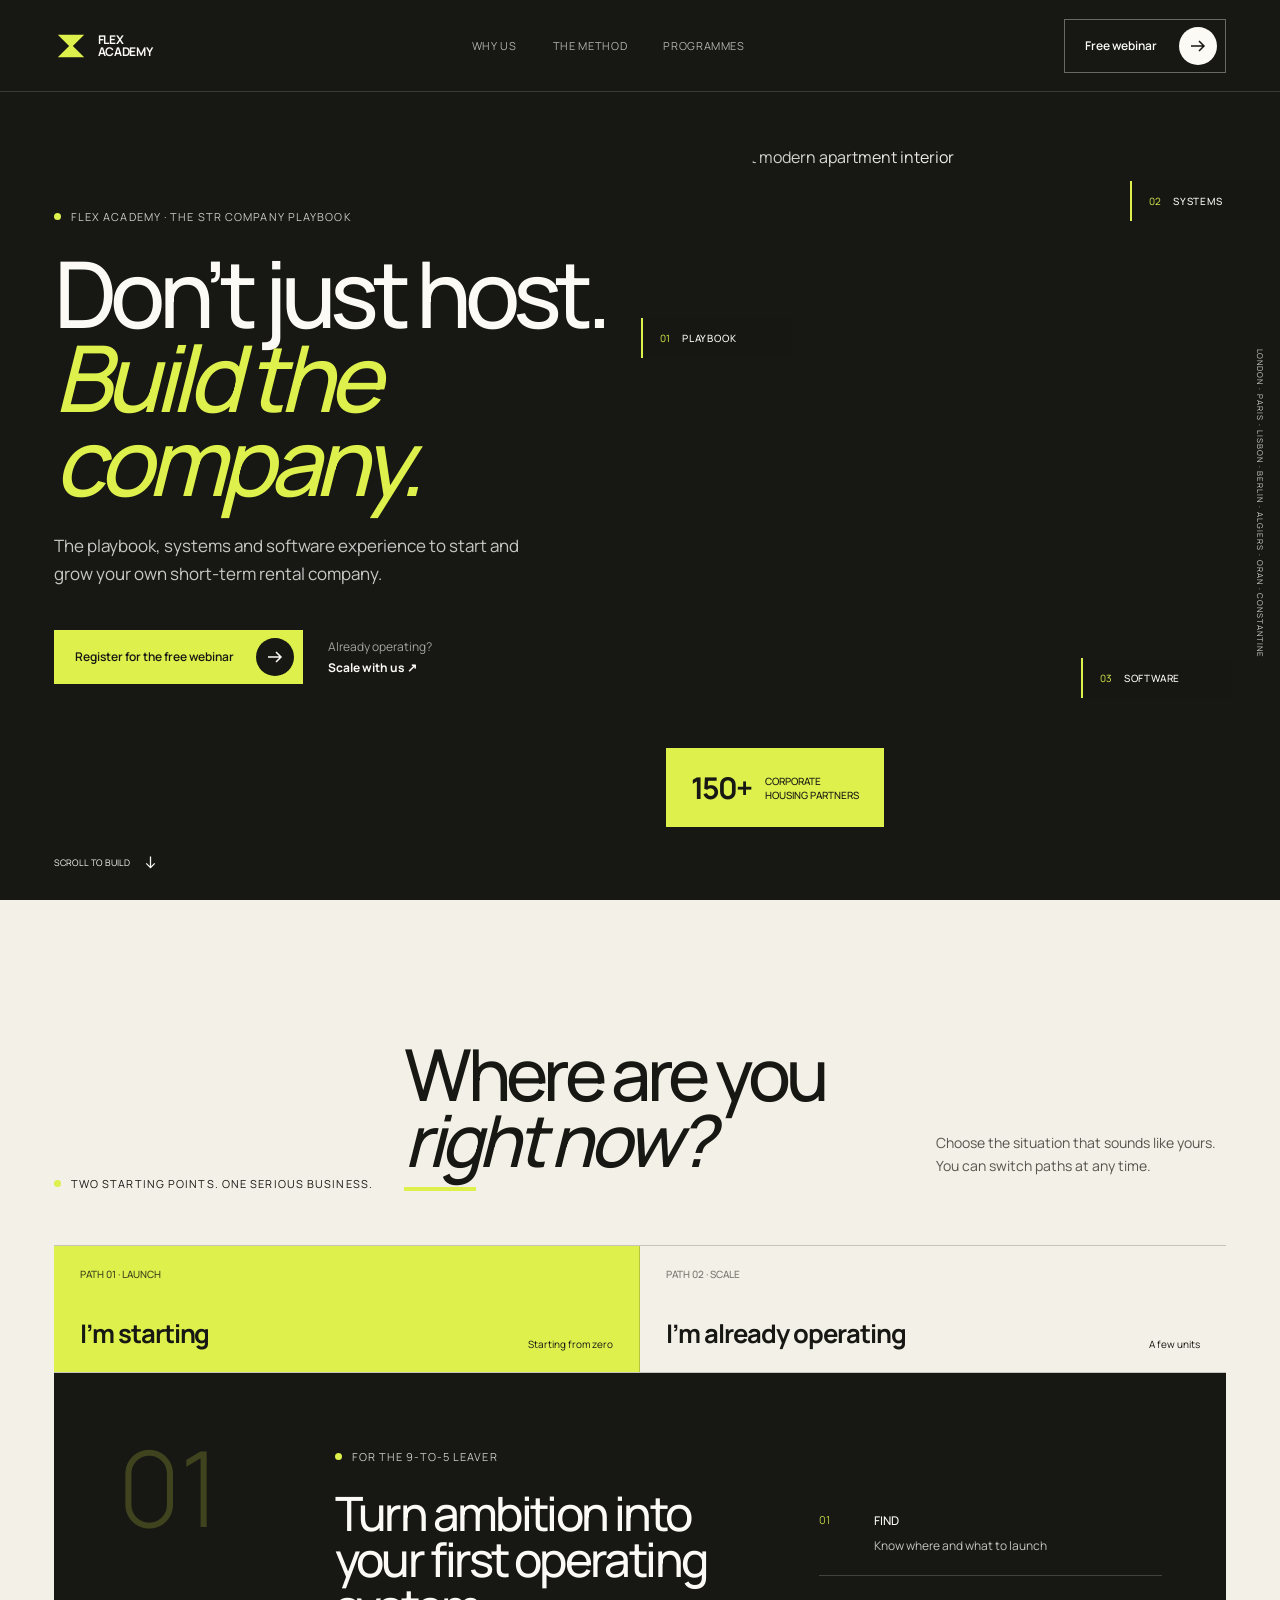
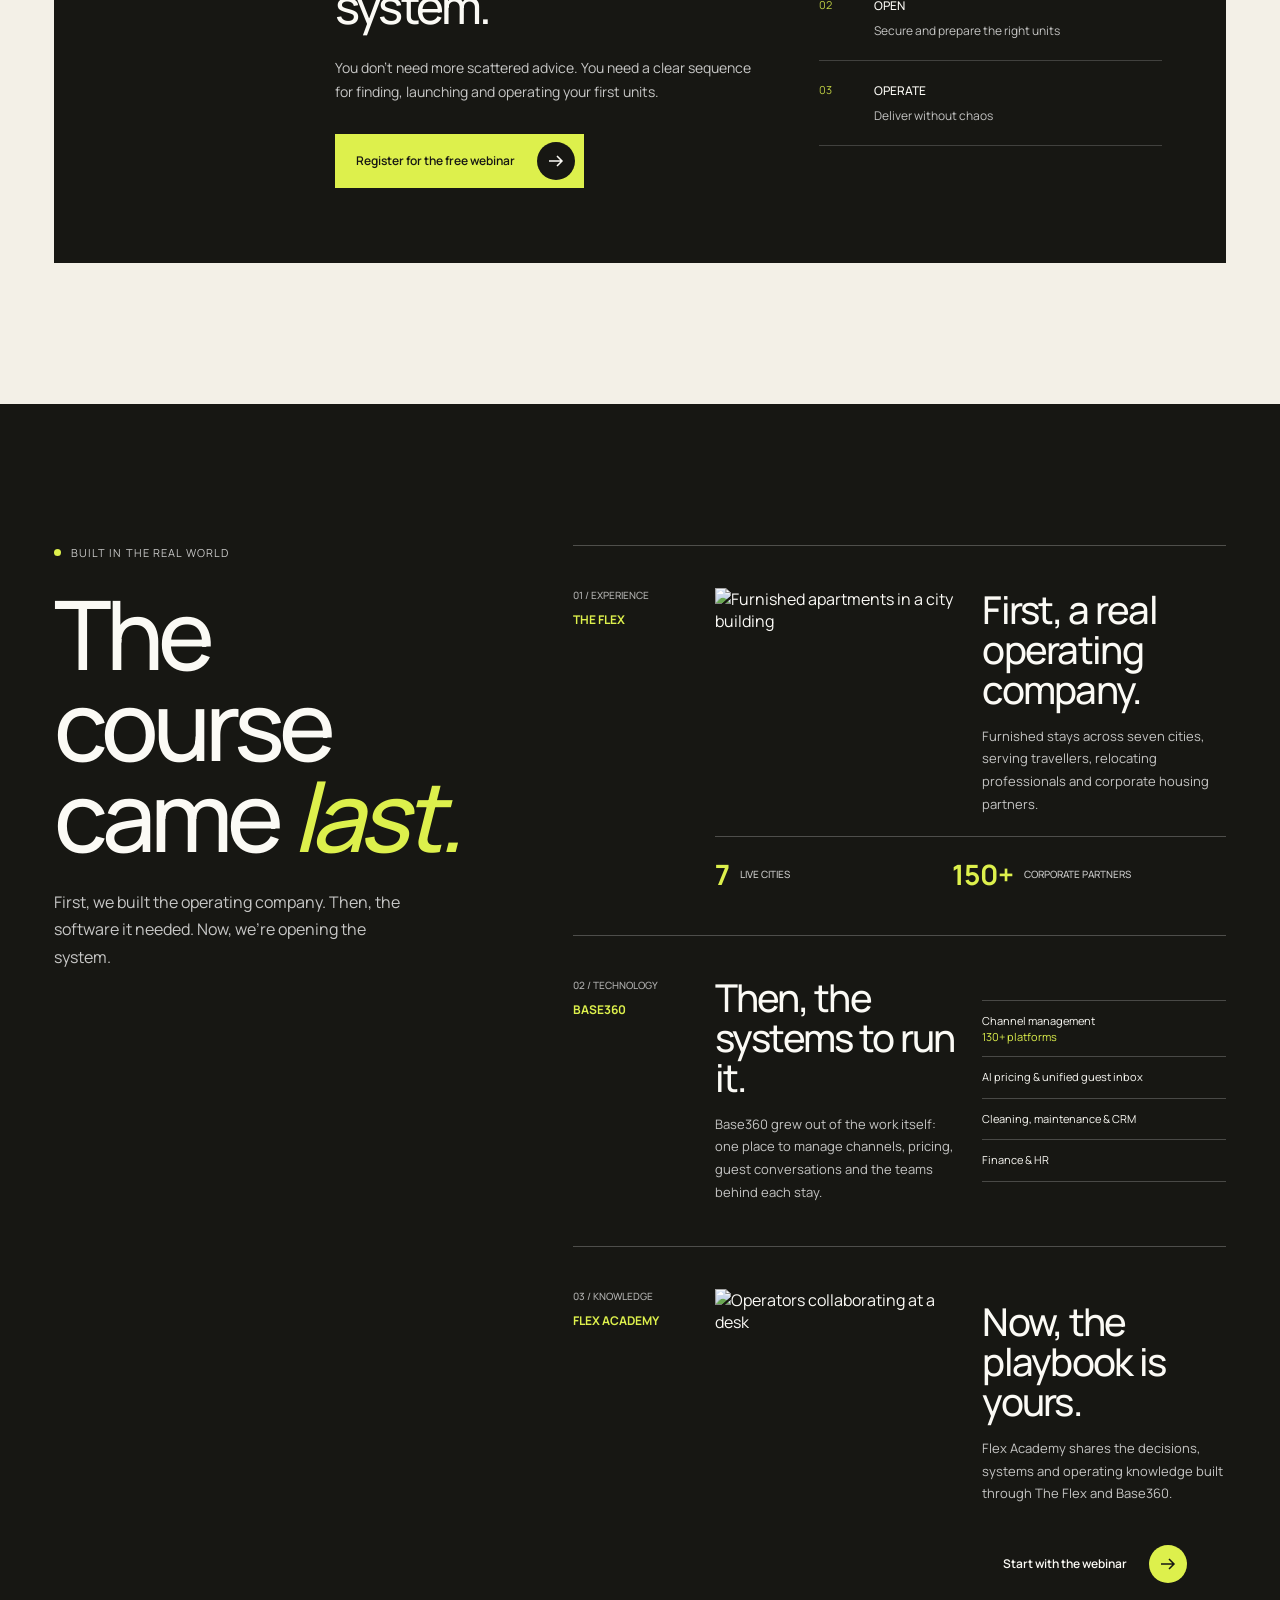
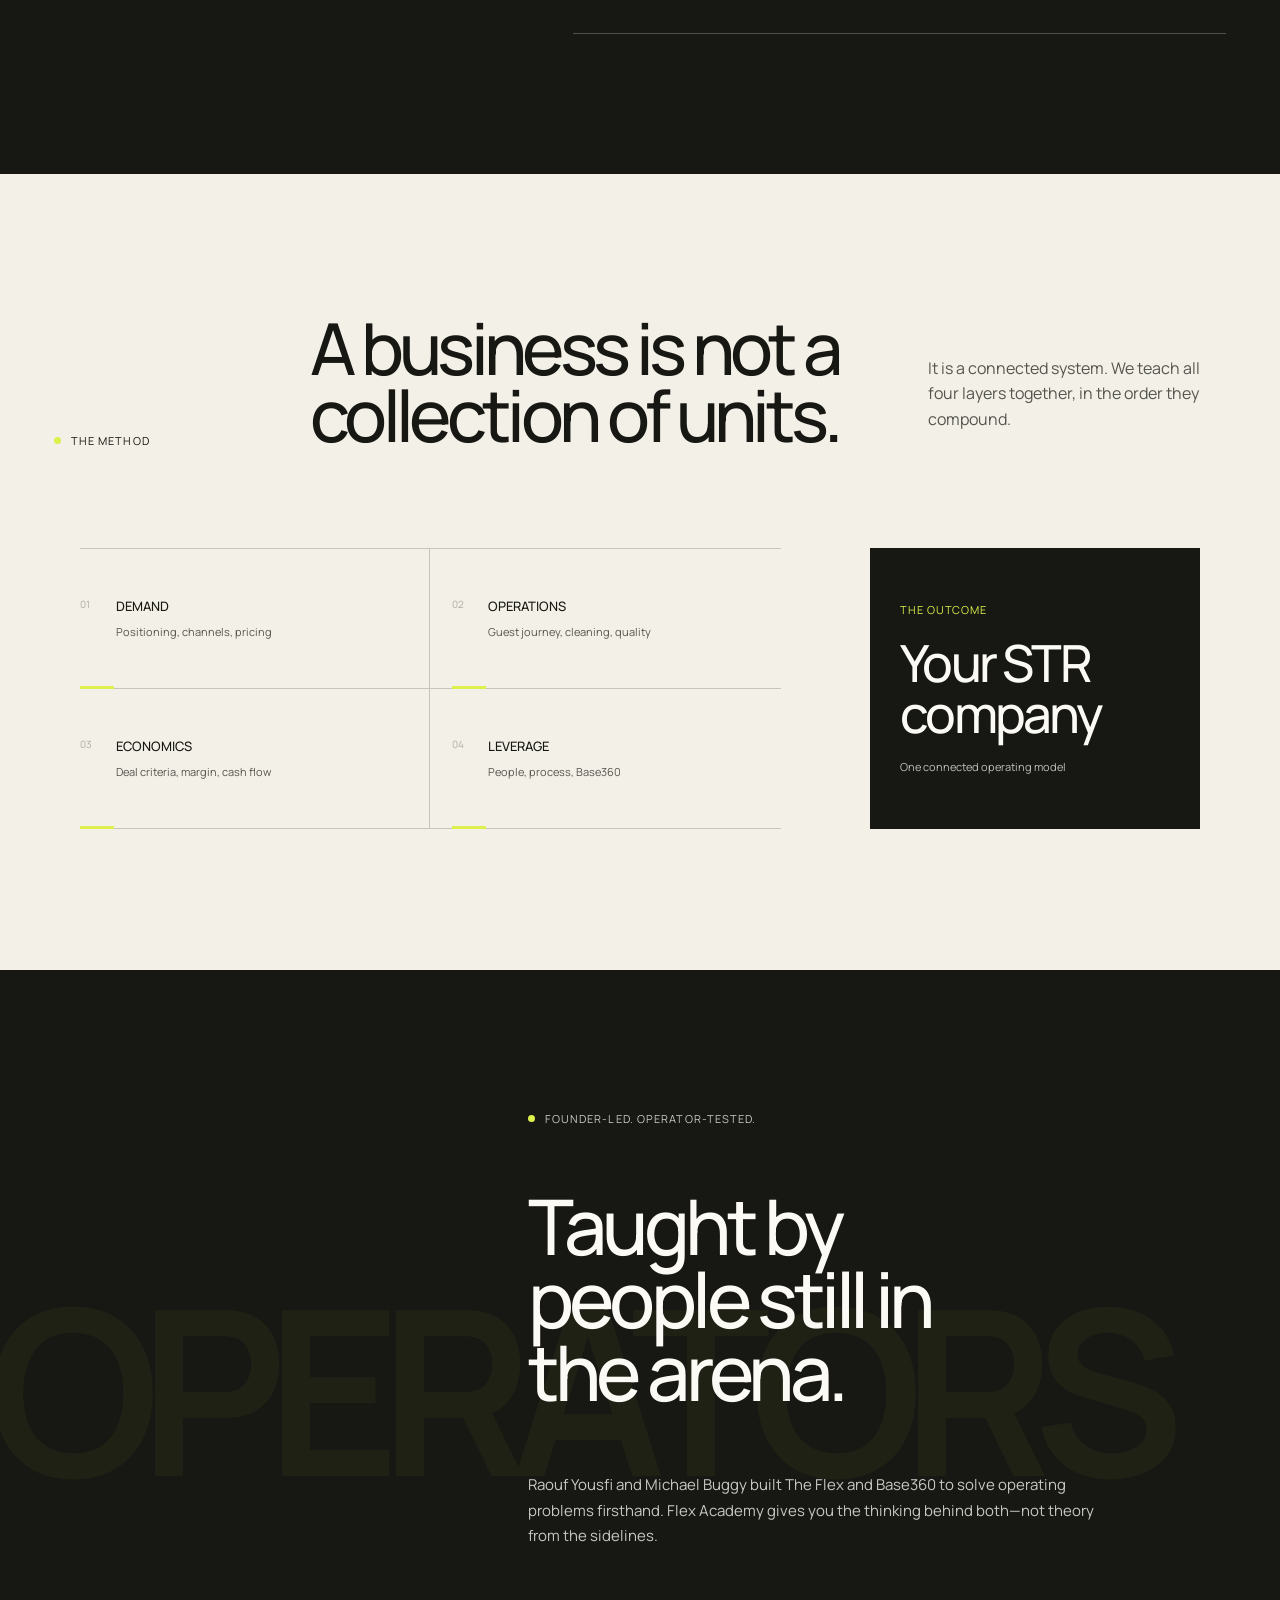
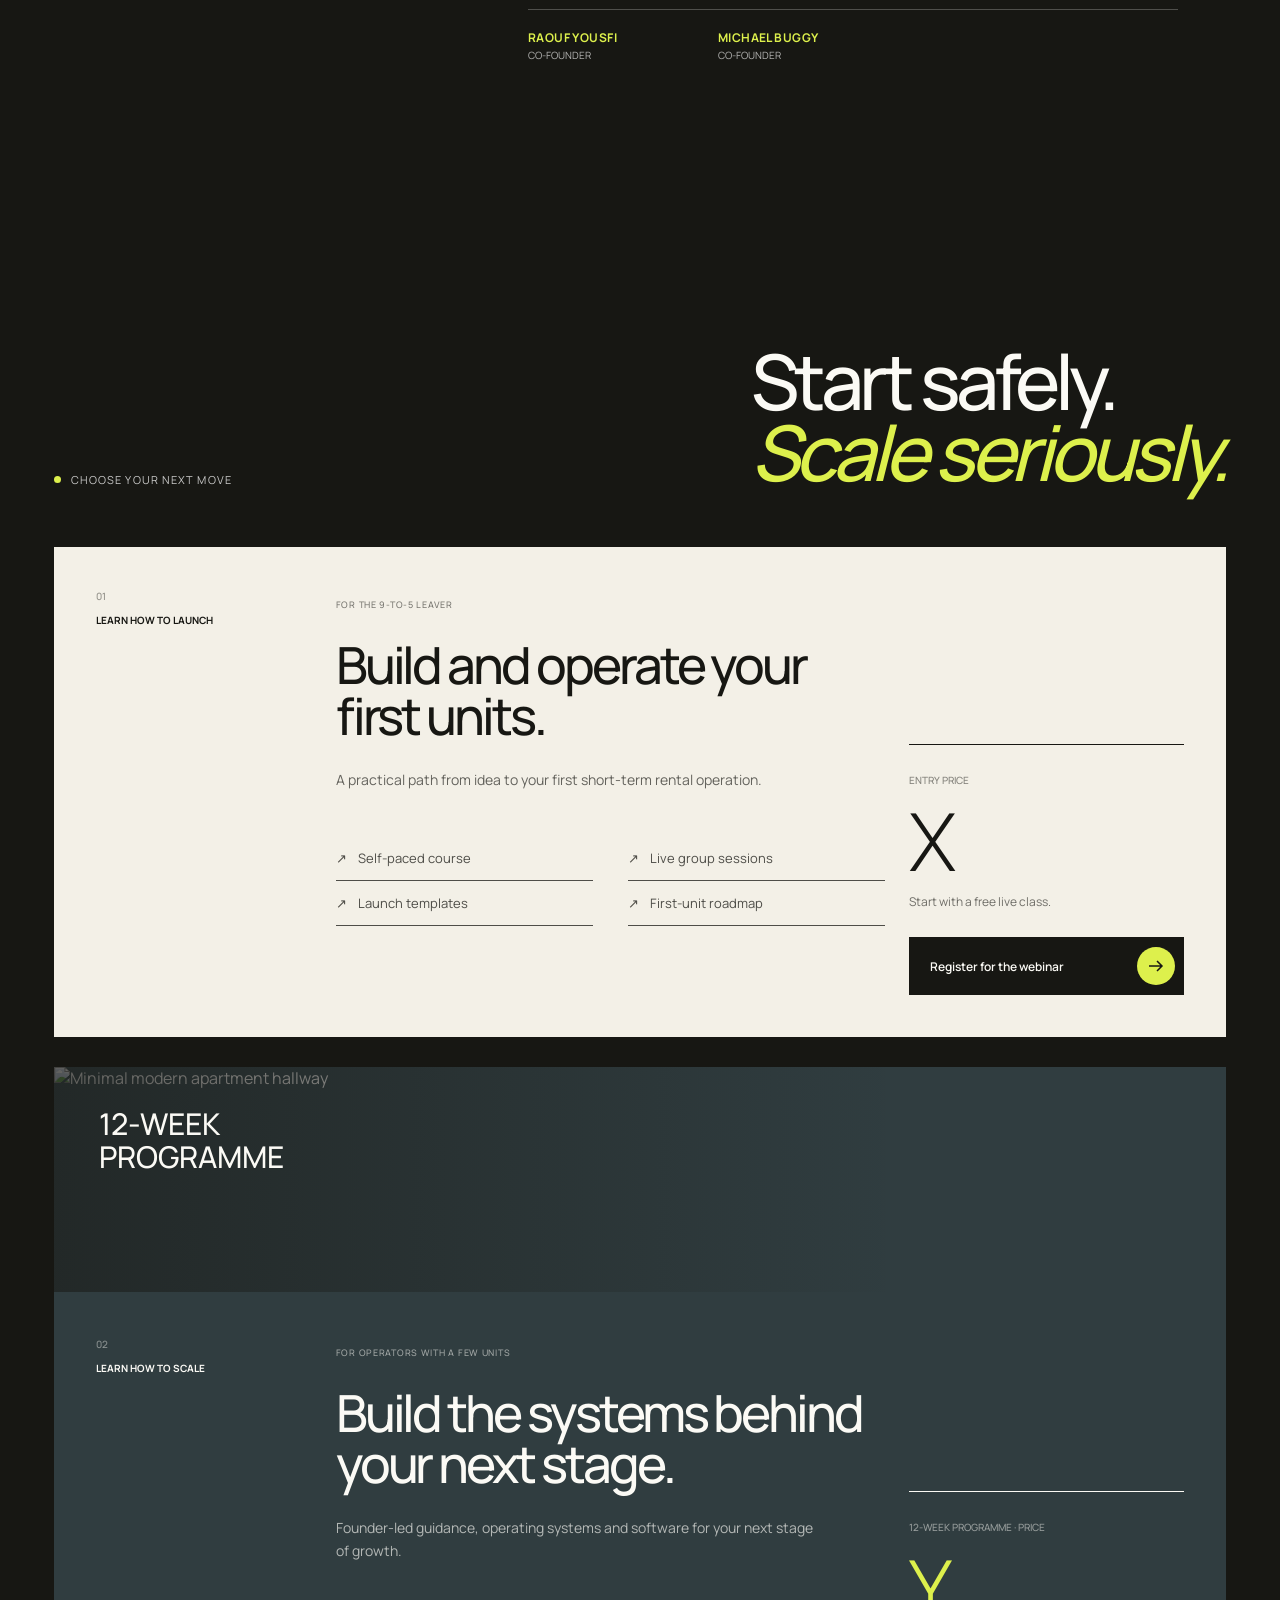
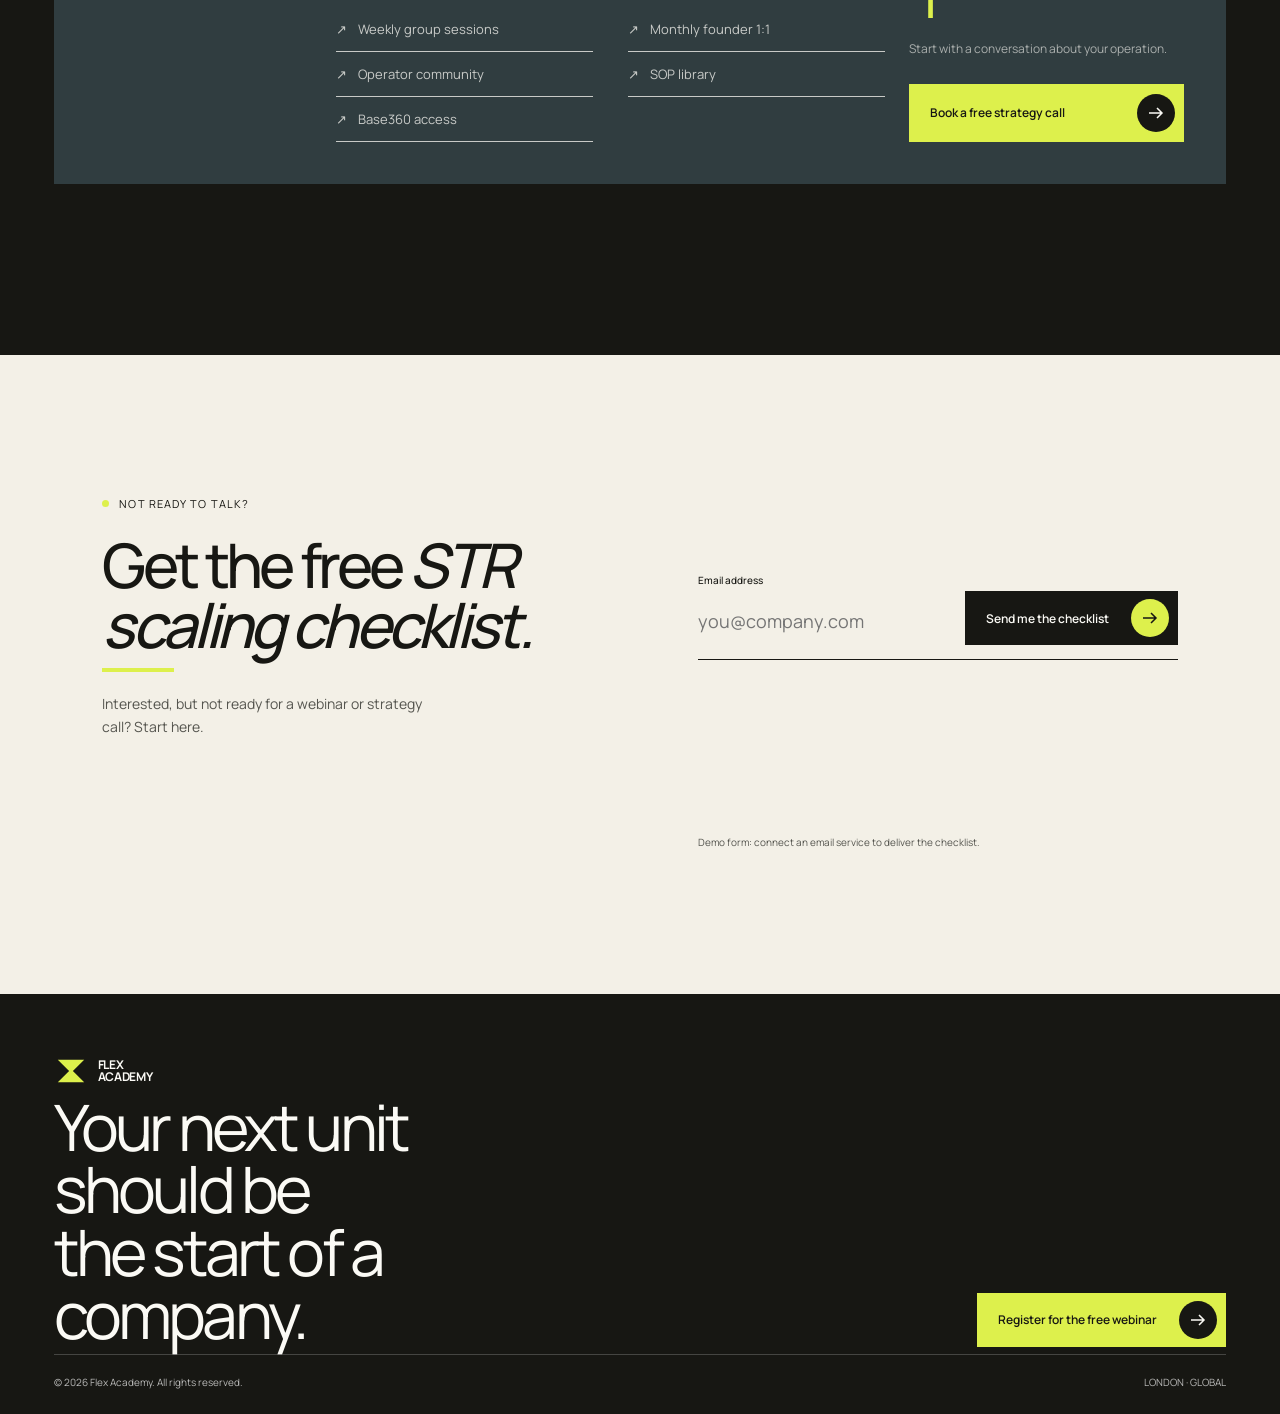
==== index.html @ 07ca0c2d "Initial commit" ====
<!doctype html>
<html lang="en">
  <head>
    <meta charset="UTF-8">
    <meta name="viewport" content="width=device-width, initial-scale=1">
    <meta name="theme-color" content="#171713">
    <meta name="description" content="Build your short-term rental company with the playbook, systems and software behind The Flex and Base360.">
    <title>Flex Academy — Build the company</title>
    <link rel="preconnect" href="https://fonts.googleapis.com">
    <link rel="preconnect" href="https://fonts.gstatic.com" crossorigin>
    <link rel="preconnect" href="https://images.unsplash.com">
    <link href="https://fonts.googleapis.com/css2?family=DM+Mono:wght@300;400;500&family=Manrope:wght@400;500;600;700&family=Playfair+Display:ital,wght@1,500&display=swap" rel="stylesheet">
    <link rel="stylesheet" href="src/index.css">
    <script src="script.js" defer></script>
  </head>
  <body>
    <main>
      <section class="hero" id="top">
        <nav aria-label="Main navigation">
          <a class="brand" href="#top" aria-label="Flex Academy home">
            <svg aria-hidden="true" viewBox="0 0 36 36"><path d="M4 6h28L20 18l12 12H4l12-12L4 6Z" fill="currentColor"></path></svg>
            <span>FLEX<br>ACADEMY</span>
          </a>
          <div class="nav-links">
            <a href="#proof">Why us</a><a href="#method">The method</a><a href="#programmes">Programmes</a>
          </div>
          <button class="button button-light" type="button" data-flow="launch"><span>Free webinar</span><svg aria-hidden="true" class="icon" viewBox="0 0 20 20" fill="none"><path d="M3 10h13M11 5l5 5-5 5" stroke="currentColor" stroke-width="1.5"></path></svg></button>
        </nav>

        <div class="hero-grid">
          <div class="hero-copy">
            <div class="eyebrow eyebrow-light"><i></i>Flex Academy · The STR company playbook</div>
            <h1>Don’t just host.<br><em>Build the<br>company.</em></h1>
            <p>The playbook, systems and software experience to start and grow your own short-term rental company.</p>
            <div class="hero-actions">
              <button class="button button-acid" type="button" data-flow="launch"><span>Register for the free webinar</span><svg aria-hidden="true" class="icon" viewBox="0 0 20 20" fill="none"><path d="M3 10h13M11 5l5 5-5 5" stroke="currentColor" stroke-width="1.5"></path></svg></button>
              <button class="plain-action" type="button" data-flow="scale">Already operating? <b>Scale with us ↗</b></button>
            </div>
          </div>
          <div class="hero-visual" aria-label="The Flex Academy playbook: playbook, systems and software">
            <div class="photo photo-main"><img src="https://images.unsplash.com/photo-1665249934445-1de680641f50?auto=format&amp;fit=crop&amp;w=1800&amp;q=88" alt="Sunlit modern apartment interior"></div>
            <div class="orbit orbit-one"><span>01</span><b>PLAYBOOK</b></div>
            <div class="orbit orbit-two"><span>02</span><b>SYSTEMS</b></div>
            <div class="orbit orbit-three"><span>03</span><b>SOFTWARE</b></div>
            <div class="hero-stat"><b>150+</b><span>CORPORATE<br>HOUSING PARTNERS</span></div>
            <div class="city-ticker">LONDON · PARIS · LISBON · BERLIN · ALGIERS · ORAN · CONSTANTINE</div>
          </div>
        </div>
        <a class="scroll-cue" href="#choose"><span>Scroll to build</span><svg aria-hidden="true" class="icon icon-down" viewBox="0 0 20 20" fill="none"><path d="M3 10h13M11 5l5 5-5 5" stroke="currentColor" stroke-width="1.5"></path></svg></a>
      </section>

      <section class="choose" id="choose">
        <div class="section-intro">
          <div class="eyebrow"><i></i>Two starting points. One serious business.</div>
          <h2>Where are you<br><em>right now?</em></h2>
          <p>Choose the situation that sounds like yours. You can switch paths at any time.</p>
        </div>
        <div class="path-switch" role="tablist" aria-label="Choose your path">
          <button type="button" class="active launch-tab" id="launch-tab" role="tab" aria-selected="true" aria-controls="path-stage" data-path="launch" tabindex="0">
            <span>PATH 01 · LAUNCH</span><b>I’m starting</b><i>Starting from zero</i>
          </button>
          <button type="button" id="scale-tab" role="tab" aria-selected="false" aria-controls="path-stage" data-path="scale" tabindex="-1">
            <span>PATH 02 · SCALE</span><b>I’m already operating</b><i>A few units</i>
          </button>
        </div>
        <div class="path-stage launch" id="path-stage" role="tabpanel" aria-labelledby="launch-tab">
          <div class="path-number">01</div>
          <div class="path-story">
            <div class="eyebrow eyebrow-light"><i></i>For the 9-to-5 leaver</div>
            <h3>Turn ambition into your first operating system.</h3>
            <p>You don’t need more scattered advice. You need a clear sequence for finding, launching and operating your first units.</p>
            <button class="button button-acid" type="button" data-flow="launch"><span>Register for the free webinar</span><svg aria-hidden="true" class="icon" viewBox="0 0 20 20" fill="none"><path d="M3 10h13M11 5l5 5-5 5" stroke="currentColor" stroke-width="1.5"></path></svg></button>
          </div>
          <div class="path-map">
            <div><span>01</span><p><b>FIND</b>Know where and what to launch</p></div>
            <div><span>02</span><p><b>OPEN</b>Secure and prepare the right units</p></div>
            <div><span>03</span><p><b>OPERATE</b>Deliver without chaos</p></div>
          </div>
        </div>
      </section>

      <section class="proof" id="proof">
        <div class="proof-sticky">
          <div class="eyebrow eyebrow-light"><i></i>Built in the real world</div>
          <h2>The course<br>came <em>last.</em></h2>
          <p>First, we built the operating company. Then, the software it needed. Now, we’re opening the system.</p>
        </div>
        <div class="proof-track">
          <article class="proof-panel flex-panel">
            <div class="panel-top"><span>01 / EXPERIENCE</span><b>THE FLEX</b></div>
            <img src="https://images.unsplash.com/photo-1725785218870-b41365703511?auto=format&amp;fit=crop&amp;w=1500&amp;q=88" alt="Furnished apartments in a city building" loading="lazy">
            <div class="proof-copy"><h3>First, a real operating company.</h3><p>Furnished stays across seven cities, serving travellers, relocating professionals and corporate housing partners.</p></div>
            <div class="proof-meta"><b>7</b><span>LIVE CITIES</span><b>150+</b><span>CORPORATE PARTNERS</span></div>
          </article>
          <article class="proof-panel base-panel">
            <div class="panel-top"><span>02 / TECHNOLOGY</span><b>BASE360</b></div>
            <div class="proof-copy"><h3>Then, the systems to run it.</h3><p>Base360 grew out of the work itself: one place to manage channels, pricing, guest conversations and the teams behind each stay.</p></div>
            <ul class="platform-list" aria-label="Base360 operational tools">
              <li>Channel management <span>130+ platforms</span></li>
              <li>AI pricing &amp; unified guest inbox</li>
              <li>Cleaning, maintenance &amp; CRM</li>
              <li>Finance &amp; HR</li>
            </ul>
          </article>
          <article class="proof-panel academy-panel">
            <div class="panel-top"><span>03 / KNOWLEDGE</span><b>FLEX ACADEMY</b></div>
            <img src="https://images.unsplash.com/photo-1559136555-9303baea8ebd?auto=format&amp;fit=crop&amp;w=1500&amp;q=88" alt="Operators collaborating at a desk" loading="lazy">
            <div class="proof-copy"><h3>Now, the playbook is yours.</h3><p>Flex Academy shares the decisions, systems and operating knowledge built through The Flex and Base360.</p></div>
            <button class="button button-dark" type="button" data-flow="launch"><span>Start with the webinar</span><svg aria-hidden="true" class="icon" viewBox="0 0 20 20" fill="none"><path d="M3 10h13M11 5l5 5-5 5" stroke="currentColor" stroke-width="1.5"></path></svg></button>
          </article>
        </div>
      </section>

      <section class="method" id="method">
        <div class="method-title">
          <div class="eyebrow"><i></i>The method</div>
          <h2>A business is not a<br>collection of units.</h2>
          <p>It is a connected system. We teach all four layers together, in the order they compound.</p>
        </div>
        <div class="system-diagram" aria-label="Four connected layers that build a short-term rental company">
          <div class="system-stack">
            <article class="system-item"><span>01</span><b>DEMAND</b><p>Positioning, channels, pricing</p></article>
            <article class="system-item"><span>02</span><b>OPERATIONS</b><p>Guest journey, cleaning, quality</p></article>
            <article class="system-item"><span>03</span><b>ECONOMICS</b><p>Deal criteria, margin, cash flow</p></article>
            <article class="system-item"><span>04</span><b>LEVERAGE</b><p>People, process, Base360</p></article>
          </div>
          <div class="system-output"><span>THE OUTCOME</span><b>Your STR company</b><i>One connected operating model</i></div>
        </div>
      </section>

      <section class="founders">
        <div class="founder-word">OPERATORS</div>
        <div class="founder-copy">
          <div class="eyebrow eyebrow-light"><i></i>Founder-led. Operator-tested.</div>
          <h2>Taught by people still in the arena.</h2>
          <p>Raouf Yousfi and Michael Buggy built The Flex and Base360 to solve operating problems firsthand. Flex Academy gives you the thinking behind both—not theory from the sidelines.</p>
          <div class="founder-names"><span><b>RAOUF YOUSFI</b>CO-FOUNDER</span><span><b>MICHAEL BUGGY</b>CO-FOUNDER</span></div>
        </div>
      </section>

      <section class="programmes" id="programmes">
        <div class="programme-head">
          <div class="eyebrow eyebrow-light"><i></i>Choose your next move</div>
          <h2>Start safely.<br><em>Scale seriously.</em></h2>
        </div>
        <article class="offer launch-offer">
          <div class="offer-label"><span>01</span><b>LEARN HOW TO LAUNCH</b></div>
          <div class="offer-main">
            <p class="for">FOR THE 9-TO-5 LEAVER</p>
            <h3>Build and operate your first units.</h3>
            <p class="offer-copy">A practical path from idea to your first short-term rental operation.</p>
            <ul><li>Self-paced course</li><li>Live group sessions</li><li>Launch templates</li><li>First-unit roadmap</li></ul>
          </div>
          <div class="offer-action"><span>ENTRY PRICE</span><b>X</b><p>Start with a free live class.</p><button class="button button-dark" type="button" data-flow="launch"><span>Register for the webinar</span><svg aria-hidden="true" class="icon" viewBox="0 0 20 20" fill="none"><path d="M3 10h13M11 5l5 5-5 5" stroke="currentColor" stroke-width="1.5"></path></svg></button></div>
        </article>
        <article class="offer scale-offer">
          <div class="scale-image"><img src="https://images.unsplash.com/photo-1666532937398-f7cdbb7d9588?auto=format&amp;fit=crop&amp;w=1200&amp;q=88" alt="Minimal modern apartment hallway" loading="lazy"><span>12-WEEK<br>PROGRAMME</span></div>
          <div class="offer-label"><span>02</span><b>LEARN HOW TO SCALE</b></div>
          <div class="offer-main">
            <p class="for">FOR OPERATORS WITH A FEW UNITS</p>
            <h3>Build the systems behind your next stage.</h3>
            <p class="offer-copy">Founder-led guidance, operating systems and software for your next stage of growth.</p>
            <ul><li>Weekly group sessions</li><li>Monthly founder 1:1</li><li>Operator community</li><li>SOP library</li><li>Base360 access</li></ul>
          </div>
          <div class="offer-action"><span>12-WEEK PROGRAMME · PRICE</span><b>Y</b><p>Start with a conversation about your operation.</p><button class="button button-acid" type="button" data-flow="scale"><span>Book a free strategy call</span><svg aria-hidden="true" class="icon" viewBox="0 0 20 20" fill="none"><path d="M3 10h13M11 5l5 5-5 5" stroke="currentColor" stroke-width="1.5"></path></svg></button></div>
        </article>
      </section>

      <section class="checklist" id="checklist">
        <div><div class="eyebrow"><i></i>Not ready to talk?</div><h2>Get the free <em>STR scaling checklist.</em></h2><p>Interested, but not ready for a webinar or strategy call? Start here.</p></div>
        <form id="checklist-form">
          <label><span>Email address</span><input name="email" type="email" placeholder="you@company.com" autocomplete="email" required></label>
          <button class="button button-dark" type="submit"><span>Send me the checklist</span><svg aria-hidden="true" class="icon" viewBox="0 0 20 20" fill="none"><path d="M3 10h13M11 5l5 5-5 5" stroke="currentColor" stroke-width="1.5"></path></svg></button>
        </form>
        <p class="checklist-note">Demo form: connect an email service to deliver the checklist.</p>
        <div class="check-success" id="check-success" role="status" hidden><span>✓</span><p><b>Thanks — your request is noted.</b>Connect an email service to deliver the operator checklist.</p></div>
      </section>

      <footer>
        <a class="brand" href="#top" aria-label="Flex Academy home">
          <svg aria-hidden="true" viewBox="0 0 36 36"><path d="M4 6h28L20 18l12 12H4l12-12L4 6Z" fill="currentColor"></path></svg>
          <span>FLEX<br>ACADEMY</span>
        </a>
        <div class="footer-cta"><p>Your next unit should be<br>the start of a company.</p><button class="button button-acid" type="button" data-flow="launch"><span>Register for the free webinar</span><svg aria-hidden="true" class="icon" viewBox="0 0 20 20" fill="none"><path d="M3 10h13M11 5l5 5-5 5" stroke="currentColor" stroke-width="1.5"></path></svg></button></div>
        <div class="footer-bottom"><span>© 2026 Flex Academy. All rights reserved.</span><span>LONDON · GLOBAL</span></div>
      </footer>
    </main>
    <div id="modal-root"></div>
  </body>
</html>
---- src/index.css ----
:root {
  --ink: #171713;
  --paper: #f2f0e9;
  --white: #fffdf7;
  --acid: #dfff00;
  --orange: #ff6038;
  --blue: #5968ff;
  --line: rgba(23, 23, 19, .18);
  --mono: var(--sans);
  --sans: "Manrope", sans-serif;
  --serif: var(--sans);
}

* { box-sizing: border-box; font-family: var(--sans); }
html { scroll-behavior: smooth; }
body { margin: 0; background: var(--paper); color: var(--ink); font-family: var(--sans); }
button, input, select { font: inherit; }
button, a { -webkit-tap-highlight-color: transparent; }
button { cursor: pointer; }
a { color: inherit; text-decoration: none; }
img { display: block; width: 100%; height: 100%; object-fit: cover; }

.hero {
  min-height: 100vh;
  background: var(--ink);
  color: var(--white);
  position: relative;
  overflow: hidden;
}
nav {
  height: 92px;
  display: flex;
  align-items: center;
  justify-content: space-between;
  padding: 0 4.2vw;
  border-bottom: 1px solid rgba(255,255,255,.15);
  position: relative;
  z-index: 5;
}
.brand { display: flex; align-items: center; gap: 10px; font: 700 12px/1 var(--sans); letter-spacing: -.03em; }
.brand svg { width: 34px; height: 34px; color: var(--acid); }
.nav-links { display: flex; gap: 36px; font: 400 11px var(--mono); text-transform: uppercase; letter-spacing: .06em; }
.nav-links a { opacity: .68; transition: opacity .2s; }
.nav-links a:hover { opacity: 1; }
.button {
  border: 1px solid transparent;
  min-height: 52px;
  padding: 0 8px 0 20px;
  display: inline-flex;
  align-items: center;
  justify-content: space-between;
  gap: 22px;
  font: 600 12px var(--sans);
  transition: transform .2s, background .2s, color .2s;
}
.button:hover { transform: translateY(-2px); }
.button .icon { width: 38px; height: 38px; padding: 9px; border-radius: 50%; }
.button-dark { background: var(--ink); color: var(--white); }
.button-dark .icon { background: var(--acid); color: var(--ink); }
.button-light { background: transparent; color: var(--white); border-color: rgba(255,255,255,.35); }
.button-light .icon { background: var(--white); color: var(--ink); }
.button-acid { background: var(--acid); color: var(--ink); }
.button-acid .icon { background: var(--ink); color: var(--white); }
.button-line { background: transparent; border-color: var(--line); }
.full { width: 100%; }
.hero-grid { min-height: calc(100vh - 92px); display: grid; grid-template-columns: 52% 48%; }
.hero-copy { padding: 13vh 2vw 110px 4.2vw; position: relative; z-index: 2; }
.eyebrow { display: flex; align-items: center; gap: 10px; text-transform: uppercase; font-family: 'Manrope', sans-serif; font-size: 11px; letter-spacing: .1em; }
.eyebrow i { width: 7px; height: 7px; border-radius: 50%; background: var(--orange); }
.eyebrow-light { color: rgba(255,255,255,.68); }
.eyebrow-light i { background: var(--acid); }
.hero h1 { margin: 28px 0 28px; font-size: clamp(64px, 7vw, 112px); line-height: .89; letter-spacing: -.07em; font-weight: 500; }
em { font-family: var(--sans); font-weight: 500; color: var(--acid); }
.hero-copy > p { max-width: 520px; font-size: 17px; line-height: 1.65; color: rgba(255,255,255,.62); }
.hero-actions { display: flex; align-items: center; gap: 25px; margin-top: 42px; }
.plain-action { background: none; border: 0; color: rgba(255,255,255,.6); font-size: 11px; text-align: left; }
.plain-action b { color: var(--white); display: block; margin-top: 4px; }
.hero-visual { position: relative; }
.photo-main { position: absolute; inset: 6vh 0 10vh 5%; clip-path: polygon(12% 0, 100% 0, 100% 100%, 0 100%, 0 12%); overflow: hidden; }
.photo-main::after { content: ""; position: absolute; inset: 0; background: linear-gradient(90deg, rgba(23,23,19,.26), transparent 55%), linear-gradient(0deg, rgba(23,23,19,.45), transparent 45%); }
.orbit { position: absolute; width: 118px; height: 118px; border: 1px solid rgba(255,255,255,.48); border-radius: 50%; display: grid; place-content: center; text-align: center; backdrop-filter: blur(5px); animation: drift 5s ease-in-out infinite; }
.orbit span { font: 400 10px var(--mono); }
.orbit b { font: 500 10px var(--mono); margin-top: 4px; }
.orbit-one { left: -25px; top: 17%; background: rgba(255,96,56,.82); }
.orbit-two { right: 8%; top: 9%; background: rgba(89,104,255,.8); animation-delay: -2s; }
.orbit-three { right: 12%; bottom: 19%; background: rgba(223,255,0,.88); color: var(--ink); animation-delay: -3.5s; }
@keyframes drift { 50% { transform: translateY(-10px); } }
.hero-stat { position: absolute; bottom: 9%; left: 0; padding: 19px 25px; background: var(--white); color: var(--ink); display: flex; align-items: center; gap: 14px; }
.hero-stat b { font-size: 30px; letter-spacing: -.06em; }
.hero-stat span { font: 500 10px/1.4 var(--mono); }
.city-ticker { position: absolute; transform: rotate(90deg); transform-origin: right top; right: 14px; top: 70%; white-space: nowrap; font: 400 8px var(--mono); letter-spacing: .12em; }
.scroll-cue { position: absolute; left: 4.2vw; bottom: 29px; z-index: 3; display: flex; gap: 12px; align-items: center; font: 400 9px var(--mono); text-transform: uppercase; }
.scroll-cue .icon { width: 17px; transform: rotate(90deg); }

.choose { padding: 150px 4.2vw; }
.section-intro { display: grid; grid-template-columns: 1fr 1.6fr 1fr; align-items: end; margin-bottom: 76px; }
.section-intro h2, .method h2, .programme-head h2 { font-size: clamp(52px, 6.3vw, 92px); line-height: .93; letter-spacing: -.065em; margin: 0; font-weight: 500; }
.section-intro h2 em, .programme-head h2 em { color: var(--orange); }
.section-intro > p { max-width: 310px; line-height: 1.65; color: #6a6962; font-size: 14px; }
.path-switch { display: grid; grid-template-columns: 1.1fr 1fr; border: 1px solid var(--line); }
.path-switch button { min-height: 118px; padding: 20px 30px; border: 0; background: transparent; display: grid; grid-template-columns: 1fr auto; text-align: left; border-right: 1px solid var(--line); color: var(--ink); }
.path-switch button:last-child { border: 0; }
.path-switch span { grid-column: 1/-1; font: 500 10px var(--mono); opacity: .56; }
.path-switch b { font-size: 24px; letter-spacing: -.04em; align-self: end; }
.path-switch i { font: 400 10px var(--mono); align-self: end; font-style: normal; }
.path-switch .active.launch-tab { background: var(--orange); color: var(--white); }
.path-switch .active.scale-tab { background: var(--ink); color: var(--white); box-shadow: inset 0 -4px var(--acid); }
.path-stage { min-height: 560px; display: grid; grid-template-columns: .65fr 1.15fr 1.2fr; color: var(--white); padding: 70px 6vw; transition: background .4s; }
.path-stage.launch { background: var(--ink); }
.path-stage.scale { background: #2931a5; }
.path-number { font: 300 105px/1 var(--mono); opacity: .2; }
.path-story { align-self: center; max-width: 470px; }
.path-story h3 { font-size: clamp(38px, 4vw, 62px); line-height: .99; letter-spacing: -.055em; font-weight: 500; margin: 26px 0; }
.path-story > p { color: rgba(255,255,255,.62); line-height: 1.7; font-size: 14px; margin-bottom: 30px; }
.path-map { align-self: center; margin-left: 7vw; }
.path-map > div { display: grid; grid-template-columns: 55px 1fr; padding: 25px 0; border-bottom: 1px solid rgba(255,255,255,.18); }
.path-map span { font: 400 11px var(--mono); opacity: .5; }
.path-map p { margin: 0; font-size: 12px; color: rgba(255,255,255,.58); }
.path-map b { display: block; color: var(--white); font: 500 12px var(--mono); margin-bottom: 8px; }

.proof { min-height: 1300px; padding: 150px 4.2vw; background: var(--ink); color: var(--white); display: grid; grid-template-columns: .7fr 1.3fr; gap: 9vw; }
.proof-sticky { height: max-content; position: sticky; top: 100px; }
.proof-sticky h2 { font-size: clamp(55px, 6vw, 90px); line-height: .95; letter-spacing: -.06em; font-weight: 500; margin: 28px 0; }
.proof-sticky h2 em { color: var(--orange); }
.proof-sticky p { max-width: 370px; color: rgba(255,255,255,.55); line-height: 1.7; }
.proof-track { display: flex; flex-direction: column; gap: 120px; }
.proof-panel { min-height: 680px; padding: 28px; position: relative; overflow: hidden; }
.panel-top { display: flex; justify-content: space-between; font: 500 9px var(--mono); margin-bottom: 24px; }
.panel-top span { font-size: 10px; }
.proof-panel h3 { font-size: clamp(36px, 4vw, 60px); line-height: 1; letter-spacing: -.055em; font-weight: 500; margin: 28px 0; }
.flex-panel { background: var(--orange); }
.flex-panel img { height: 330px; filter: saturate(.8); }
.proof-meta { display: grid; grid-template-columns: auto 1fr auto 1fr; align-items: center; gap: 10px; border-top: 1px solid rgba(255,255,255,.3); padding-top: 18px; }
.proof-meta b { font-size: 28px; }.proof-meta span { font: 500 10px var(--mono); }
.base-panel { background: var(--blue); }
.software-ui { background: #11131f; border: 1px solid rgba(255,255,255,.2); padding: 20px; font-family: var(--mono); }
.ui-head { display: flex; gap: 7px; border-bottom: 1px solid rgba(255,255,255,.12); padding-bottom: 15px; }
.ui-head i { width: 6px; height: 6px; border-radius: 50%; background: var(--orange); }.ui-head i:nth-child(2){background:var(--acid)}.ui-head i:nth-child(3){background:var(--blue)}
.ui-head span { margin-left: auto; font-size: 10px; opacity: .5; }
.ui-row { padding: 26px 0 8px; display: flex; align-items: baseline; gap: 20px; }
.ui-row b { font-size: 10px; opacity: .5; }.ui-row strong { font-size: 45px; }.ui-row em { font: 400 9px var(--mono); color: var(--acid); }
.ui-chart { height: 150px; display: flex; align-items: end; gap: 5px; border-bottom: 1px solid rgba(255,255,255,.15); }
.ui-chart i { flex: 1; background: var(--acid); height: 28%; }.ui-chart i:nth-child(2){height:42%}.ui-chart i:nth-child(3){height:37%}.ui-chart i:nth-child(4){height:63%}.ui-chart i:nth-child(5){height:55%}.ui-chart i:nth-child(6){height:76%}.ui-chart i:nth-child(7){height:69%}.ui-chart i:nth-child(8){height:88%}
.ui-bottom { display: flex; justify-content: space-between; padding-top: 15px; font-size: 8px; opacity: .6; }.ui-bottom b { font-size: 16px; display: block; opacity: 1; }
.platforms { position: absolute; right: 28px; bottom: 28px; display: flex; align-items: center; gap: 10px; }.platforms b { font-size: 30px; }.platforms span { font: 500 10px var(--mono); max-width: 80px; }
.academy-panel { background: var(--acid); color: var(--ink); }
.academy-panel img { height: 310px; filter: grayscale(1) contrast(1.1); }
.academy-panel h3 { max-width: 570px; }
.academy-panel > p { max-width: 500px; line-height: 1.6; font-size: 13px; }
.academy-panel .button { margin-top: 15px; }

.method { padding: 160px 4.2vw; overflow: hidden; }
.method-title { display: grid; grid-template-columns: .55fr 1.45fr .65fr; align-items: end; }
.method-title p { color: #6a6962; line-height: 1.6; }
.system-diagram { width: min(100%, 1100px); aspect-ratio: 1.75; margin: 130px auto 0; border: 1px solid var(--line); position: relative; background: radial-gradient(circle at center, rgba(223,255,0,.32), transparent 30%); }
.system-diagram::before, .system-diagram::after { content: ""; position: absolute; background: var(--line); }.system-diagram::before { width: 1px; top: 0; bottom: 0; left: 50%; }.system-diagram::after { height: 1px; left: 0; right: 0; top: 50%; }
.system-core { position: absolute; width: 230px; height: 230px; border-radius: 50%; background: var(--ink); color: var(--white); left: 50%; top: 50%; transform: translate(-50%,-50%); display: flex; flex-direction: column; justify-content: center; text-align: center; z-index: 2; box-shadow: 0 0 0 25px rgba(223,255,0,.22); }
.system-core span { font: 400 10px var(--mono); opacity: .6; }.system-core b { font-size: 32px; line-height: .95; margin: 8px; }.system-core i { font: 400 8px/1.5 var(--mono); opacity: .55; font-style: normal; }
.system-item { position: absolute; width: 210px; }.system-item span { font: 400 10px var(--mono); opacity: .45; }.system-item b { display: block; font: 500 14px var(--mono); margin: 8px 0; }.system-item p { font-size: 11px; color: #75746d; margin: 0; }
.item-1 { left: 4%; top: 8%; }.item-2 { right: 4%; top: 8%; }.item-3 { left: 4%; bottom: 8%; }.item-4 { right: 4%; bottom: 8%; }

.programmes { background: var(--ink); color: var(--white); padding: 150px 4.2vw; }
.programme-head { display: flex; align-items: end; justify-content: space-between; margin-bottom: 80px; }
.programme-head h2 em { color: var(--acid); }
.offer { display: grid; grid-template-columns: .55fr 1.35fr .7fr; min-height: 530px; padding: 45px; margin-bottom: 24px; }
.launch-offer { background: var(--white); color: var(--ink); }
.scale-offer { background: #292fa5; position: relative; overflow: hidden; padding-top: 290px; }
.scale-image { position: absolute; left: 0; top: 0; right: 0; height: 245px; }
.scale-image img { filter: grayscale(1) brightness(.7); }
.scale-image::after { content: ""; position: absolute; inset: 0; background: linear-gradient(90deg, rgba(41,47,165,.5), transparent); }
.scale-image span { position: absolute; left: 45px; top: 40px; z-index: 2; font: 500 30px/1.1 var(--mono); }
.offer-label { display: flex; flex-direction: column; gap: 10px; font: 500 10px var(--mono); }.offer-label span { opacity: .45; }
.offer-main { max-width: 660px; }
.for { font: 500 9px var(--mono); opacity: .55; letter-spacing: .08em; }
.offer h3 { font-size: clamp(38px, 4.5vw, 66px); line-height: .98; letter-spacing: -.06em; font-weight: 500; margin: 28px 0; }
.offer-copy { max-width: 480px; line-height: 1.65; opacity: .65; font-size: 14px; }
.offer ul { list-style: none; padding: 0; margin: 45px 0 0; display: grid; grid-template-columns: 1fr 1fr; gap: 0 35px; }
.offer li { padding: 13px 0 13px 22px; border-bottom: 1px solid currentColor; font-size: 12px; position: relative; opacity: .75; }.offer li::before { content: "↗"; position: absolute; left: 0; }
.offer-action { align-self: end; border-top: 1px solid currentColor; padding-top: 22px; }.offer-action > span { font: 500 10px var(--mono); opacity: .5; }.offer-action > b { display: block; font: 300 80px/1 var(--mono); margin: 12px 0; }.offer-action > p { font-size: 11px; opacity: .6; }.offer-action .button { width: 100%; margin-top: 15px; }

.founders { min-height: 650px; background: var(--orange); position: relative; padding: 110px 8vw; overflow: hidden; color: var(--white); }
.founder-word { position: absolute; font-size: 18vw; letter-spacing: -.09em; font-weight: 700; opacity: .09; left: -1vw; top: 50%; transform: translateY(-50%); white-space: nowrap; }
.founder-copy { margin-left: auto; max-width: 650px; position: relative; z-index: 1; }
.founder-copy h2 { font-size: clamp(50px, 6vw, 82px); line-height: .95; letter-spacing: -.06em; font-weight: 500; }
.founder-copy > p { max-width: 580px; line-height: 1.7; color: rgba(255,255,255,.72); }
.founder-names { display: flex; gap: 65px; margin-top: 60px; }
.founder-names span { font: 400 10px/1.6 var(--mono); }.founder-names b { display: block; font-size: 11px; }
.checklist { min-height: 380px; padding: 90px 8vw; display: grid; grid-template-columns: 1fr 1fr; align-items: center; gap: 9vw; }
.checklist h2 { font-size: clamp(45px, 5vw, 70px); line-height: .98; letter-spacing: -.06em; font-weight: 500; margin: 24px 0 0; }.checklist h2 em { color: var(--orange); }
.checklist form { display: flex; border-bottom: 1px solid var(--ink); padding-bottom: 14px; align-items: end; }
.checklist label { flex: 1; }.checklist label span { display: block; font: 500 10px var(--mono); margin-bottom: 10px; }.checklist input { border: 0; outline: 0; background: transparent; width: 100%; font-size: 18px; padding: 10px 0; }
.check-success { display: flex; gap: 20px; align-items: center; }.check-success > span { width: 60px; height: 60px; background: var(--acid); border-radius: 50%; display: grid; place-content: center; font-size: 25px; }.check-success p { line-height: 1.6; }.check-success b { display: block; }
footer { background: var(--ink); color: var(--white); min-height: 500px; padding: 60px 4.2vw 25px; display: flex; flex-direction: column; }
.footer-cta { margin: auto 0; display: flex; justify-content: space-between; align-items: end; }.footer-cta p { font-size: clamp(40px, 5vw, 75px); line-height: .98; letter-spacing: -.06em; margin: 0; }
.footer-bottom { display: flex; justify-content: space-between; border-top: 1px solid rgba(255,255,255,.2); padding-top: 20px; font: 400 8px var(--mono); color: rgba(255,255,255,.5); }
.footer-bottom span { font-size: 10px; }

.modal-wrap { position: fixed; inset: 0; z-index: 50; display: grid; place-items: center; padding: 20px; }
.modal-backdrop { position: absolute; inset: 0; border: 0; background: rgba(15,15,12,.75); backdrop-filter: blur(10px); }
.modal { position: relative; width: min(650px, 100%); max-height: calc(100vh - 40px); overflow-y: auto; background: var(--white); padding: 32px 42px 40px; box-shadow: 0 30px 100px rgba(0,0,0,.35); animation: modalIn .35s ease both; }
.modal-scale { background: #22278c; color: var(--white); }
@keyframes modalIn { from { opacity: 0; transform: translateY(20px) scale(.98); } }
.modal-top { display: flex; align-items: center; justify-content: space-between; }
.modal .brand svg { color: var(--orange); }.modal-scale .brand svg { color: var(--acid); }
.close { width: 40px; height: 40px; border-radius: 50%; border: 1px solid currentColor; background: none; color: inherit; font-size: 25px; font-weight: 300; line-height: 1; }
.progress { display: flex; gap: 5px; margin: 25px 0 42px; }.progress i { height: 3px; flex: 1; background: currentColor; opacity: .16; }.progress i.active { background: var(--orange); opacity: 1; }.modal-scale .progress i.active { background: var(--acid); }
.modal h2 { font-size: clamp(36px, 5vw, 55px); letter-spacing: -.055em; line-height: .98; font-weight: 500; margin: 22px 0; }
.modal-copy, .confirmation > p { font-size: 13px; line-height: 1.6; opacity: .65; max-width: 520px; }
.date-chip { margin: 25px 0; padding: 16px; border: 1px solid var(--line); display: flex; justify-content: space-between; font: 500 10px var(--mono); }.date-chip span { opacity: .55; }
.form-grid { display: grid; gap: 16px; margin: 25px 0; }.form-grid.two-col { grid-template-columns: 1fr 1fr; }
.field > span { display: block; font: 500 10px var(--mono); text-transform: uppercase; margin-bottom: 7px; opacity: .65; }
.field input, .field select { width: 100%; height: 52px; padding: 0 14px; border: 1px solid var(--line); background: transparent; outline: none; color: inherit; font-size: 12px; border-radius: 0; }.field input:focus, .field select:focus { border-color: var(--orange); }.modal-scale .field input, .modal-scale .field select { border-color: rgba(255,255,255,.25); }.modal-scale option { color: var(--ink); }
.modal small { display: block; font: 400 8px/1.5 var(--mono); text-align: center; opacity: .45; margin-top: 14px; }
.confirmation { text-align: center; padding-bottom: 10px; }.confirmation .eyebrow { justify-content: center; }.confirmation > p { margin: 0 auto 28px; }
.success-mark { width: 70px; height: 70px; display: grid; place-content: center; border-radius: 50%; background: var(--orange); color: white; font-size: 28px; margin: 0 auto 25px; }.success-mark.acid { background: var(--acid); color: var(--ink); }
.event-card { display: flex; align-items: center; text-align: left; border: 1px solid var(--line); padding: 16px; margin: 24px 0; }.event-card > div { padding-right: 18px; margin-right: 18px; border-right: 1px solid var(--line); text-align: center; }.event-card > div b { display: block; font-size: 27px; }.event-card > div span { font: 500 10px var(--mono); }.event-card p { margin: 0; }.event-card p strong, .event-card p span { display: block; }.event-card p span { opacity: .5; font-size: 10px; margin-top: 5px; }.event-card.dark { border-color: rgba(255,255,255,.2); }.event-card.dark > div { border-color: rgba(255,255,255,.2); }
.text-link { border: 0; background: none; margin-top: 18px; font-size: 10px; text-decoration: underline; color: var(--ink); }.text-link.light { color: var(--white); }
.calendar-head { display: flex; justify-content: space-between; align-items: center; margin: 30px 0 18px; font: 500 11px var(--mono); }.calendar-head button { background: none; color: inherit; border: 1px solid rgba(255,255,255,.25); width: 34px; height: 34px; }
.calendar { display: grid; grid-template-columns: repeat(7,1fr); gap: 5px; }.calendar b { font: 400 8px var(--mono); text-align: center; opacity: .5; padding: 8px; }.calendar button { aspect-ratio: 1; border: 1px solid rgba(255,255,255,.18); color: inherit; background: transparent; font: 400 10px var(--mono); }.calendar button:hover, .calendar button.selected { background: var(--acid); color: var(--ink); border-color: var(--acid); }
.times { display: flex; gap: 8px; margin: 18px 0; }.times button { flex: 1; height: 45px; border: 1px solid rgba(255,255,255,.2); background: transparent; color: inherit; font: 400 10px var(--mono); }.times .selected { background: var(--white); color: var(--ink); }

@media (max-width: 800px) {
  nav { height: 72px; padding: 0 20px; }.nav-links, nav > .button { display: none; }
  .hero-grid { display: block; min-height: auto; }.hero-copy { padding: 70px 20px 35px; }.hero h1 { font-size: 55px; margin: 22px 0; }.hero-copy > p { font-size: 14px; max-width: 330px; }.hero-actions { align-items: stretch; flex-direction: column; gap: 14px; margin-top: 28px; }.hero-actions .button { width: 100%; }.plain-action { text-align: center; padding: 8px; }
  .hero-visual { height: 430px; margin-left: 20px; }.photo-main { inset: 0 -50px 45px 0; }.orbit { width: 82px; height: 82px; }.orbit-one { left: -9px; top: 14%; }.orbit-two { right: 5%; top: -5%; }.orbit-three { right: 8%; bottom: 12%; }.hero-stat { bottom: 20px; left: 12px; }.city-ticker, .scroll-cue { display: none; }
  .choose { padding: 95px 20px; }.section-intro { display: block; margin-bottom: 40px; }.section-intro h2 { font-size: 53px; margin: 25px 0; }.section-intro > p { max-width: 340px; }
  .path-switch { grid-template-columns: 1fr; }.path-switch button { min-height: 100px; border-right: 0; border-bottom: 1px solid var(--line); padding: 17px 20px; }.path-switch b { font-size: 20px; }
  .path-stage { min-height: 0; display: flex; flex-direction: column; padding: 38px 24px; }.path-number { display: none; }.path-story h3 { font-size: 40px; }.path-map { margin: 45px 0 0; }.path-map > div { padding: 18px 0; }
  .proof { display: block; padding: 90px 20px; min-height: 0; }.proof-sticky { position: static; margin-bottom: 60px; }.proof-track { gap: 30px; }.proof-panel { min-height: 0; padding: 20px; }.flex-panel img, .academy-panel img { height: 240px; }.proof-panel h3 { font-size: 40px; }.proof-meta { grid-template-columns: auto 1fr; }.base-panel { min-height: 570px; }.platforms { position: static; margin-top: 25px; }
  .method { padding: 90px 20px; }.method-title { display: block; }.method h2 { font-size: 51px; margin: 25px 0; }.system-diagram { aspect-ratio: auto; margin-top: 70px; border: 0; display: flex; flex-direction: column; gap: 12px; background: none; }.system-diagram::before, .system-diagram::after { display: none; }.system-core { position: static; transform: none; width: 190px; height: 190px; margin: 0 auto 30px; }.system-item { position: static; width: 100%; border-top: 1px solid var(--line); padding: 18px 0; display: grid; grid-template-columns: 35px 1fr; }.system-item p { grid-column: 2; }
  .programmes { padding: 90px 20px; }.programme-head { display: block; }.programme-head h2 { font-size: 53px; margin-top: 25px; }.offer { display: block; padding: 28px 22px; min-height: 0; }.offer-label { margin-bottom: 40px; }.offer h3 { font-size: 42px; }.offer ul { grid-template-columns: 1fr; margin-top: 30px; }.offer-action { margin-top: 45px; }.scale-offer { padding-top: 235px; }.scale-image { height: 205px; }.scale-image span { left: 22px; top: 24px; font-size: 22px; }
  .founders { padding: 90px 20px; }.founder-copy h2 { font-size: 50px; }.founder-names { gap: 25px; flex-direction: column; }
  .checklist { display: block; padding: 80px 20px; }.checklist form { margin-top: 50px; display: block; border: 0; }.checklist label { display: block; border-bottom: 1px solid var(--ink); margin-bottom: 20px; }.checklist .button { width: 100%; }
  footer { min-height: 550px; padding: 45px 20px 20px; }.footer-cta { display: block; }.footer-cta p { font-size: 45px; margin-bottom: 35px; }.footer-cta .button { width: 100%; }.footer-bottom { gap: 20px; flex-wrap: wrap; }.footer-bottom span:nth-child(2) { display: none; }
  .modal-wrap { padding: 0; align-items: end; }.modal { width: 100%; max-height: 94vh; padding: 25px 20px 30px; }.modal h2 { font-size: 38px; }.progress { margin: 20px 0 30px; }.form-grid.two-col { grid-template-columns: 1fr; }.date-chip { flex-direction: column; gap: 5px; }.calendar { gap: 3px; }
}

@media (prefers-reduced-motion: reduce) {
  html { scroll-behavior: auto; }
  *, *::before, *::after { animation-duration: .01ms !important; animation-iteration-count: 1 !important; transition-duration: .01ms !important; }
}

:root {
  --paper: #f3f0e7;
  --white: #fbfaf5;
  --ink: #171713;
  --acid: #ddf04c;
  --orange: #a9664d;
  --blue: #3c4b50;
  --line: rgba(23, 23, 19, .2);
  --section-space: clamp(88px, 11vw, 156px);
}

[hidden] { display: none !important; }

button, a, input, select { touch-action: manipulation; }
button:focus-visible, a:focus-visible, input:focus-visible, select:focus-visible {
  outline: 2px solid var(--ink);
  outline-offset: 3px;
  box-shadow: 0 0 0 5px var(--acid);
}
::selection { background: var(--acid); color: var(--ink); }

.hero h1 { max-width: 900px; font-size: clamp(64px, 7.2vw, 110px); line-height: .91; }
.hero-copy > p { max-width: 470px; color: rgba(255,255,255,.76); }
.eyebrow i { background: var(--acid); }
.eyebrow-light { color: rgba(255,255,255,.76); }
.section-intro h2 em, .checklist h2 em { color: var(--ink); }
.section-intro h2 em::after, .checklist h2 em::after {
  content: "";
  display: block;
  width: 72px;
  height: 4px;
  margin-top: 13px;
  background: var(--acid);
}
.proof-sticky h2 em, .programme-head h2 em { color: var(--acid); }

.orbit {
  width: auto;
  height: auto;
  min-width: 150px;
  padding: 13px 17px;
  border: 0;
  border-left: 2px solid var(--acid);
  border-radius: 0;
  display: flex;
  align-items: baseline;
  justify-content: flex-start;
  gap: 12px;
  text-align: left;
  color: var(--white);
  background: rgba(23,23,19,.82);
  backdrop-filter: none;
  animation: none;
}
.orbit span { color: var(--acid); font-size: 10px; }
.orbit b { font-size: 10px; margin: 0; letter-spacing: .08em; }
.orbit-one { left: -4%; top: 28%; }
.orbit-two { right: 0; top: 11%; }
.orbit-three { right: 8%; bottom: 25%; color: var(--white); }
.hero-stat { background: var(--acid); }
.city-ticker { color: rgba(255,255,255,.78); }
.button { min-height: 54px; }
.button:hover { transform: translateY(-1px); }
.button:active { transform: translateY(0); }
.button-acid { background: var(--acid); }
.button-acid:hover { background: #e9f78c; }
.plain-action { min-height: 48px; padding: 8px 0; font-size: 12px; }

.choose { padding-block: var(--section-space); }
.section-intro { grid-template-columns: .9fr 1.4fr .8fr; gap: 24px; margin-bottom: 54px; }
.section-intro h2, .method h2, .programme-head h2 { font-size: clamp(48px, 5.6vw, 82px); }
.section-intro > p { color: #55554f; }
.path-switch {
  position: relative;
  grid-template-columns: 1fr 1fr;
  border: 0;
  border-top: 1px solid var(--line);
  border-bottom: 1px solid var(--line);
}
.path-switch button {
  min-height: 126px;
  padding: 21px 26px;
  position: relative;
  border-right: 1px solid var(--line);
  transition: background-color .22s, color .22s;
}
.path-switch button:last-child { border-right: 0; }
.path-switch button:hover:not(.active) { background: rgba(23,23,19,.035); }
.path-switch button:focus-visible { z-index: 1; }
.path-switch .active.launch-tab { background: var(--acid); color: var(--ink); }
.path-switch .active.scale-tab { background: var(--blue); color: var(--white); }
.path-switch .active span { opacity: .8; }
.path-switch b { font-size: clamp(20px, 2vw, 26px); }
.path-stage {
  min-height: 490px;
  grid-template-columns: .55fr 1.1fr 1fr;
  padding: 62px 5vw;
  transition: background-color .25s ease;
}
.path-stage.launch { background: var(--ink); }
.path-stage.scale { background: #303d40; }
.path-stage.launch .path-number { color: var(--acid); }
.path-stage.scale .path-number { color: #bec9c5; }
.path-stage .path-story, .path-stage .path-map { animation: path-arrive .22s ease both; }
@keyframes path-arrive {
  from { opacity: 0; transform: translateY(5px); }
  to { opacity: 1; transform: translateY(0); }
}
.path-story h3 { font-size: clamp(36px, 3.7vw, 54px); }
.path-story > p { color: rgba(255,255,255,.76); }
.path-map { margin-left: 4vw; }
.path-map > div { padding: 21px 0; }
.path-map span { color: var(--acid); opacity: .85; }
.path-map p { color: rgba(255,255,255,.74); }

.proof {
  min-height: 0;
  padding-block: var(--section-space);
  grid-template-columns: minmax(250px, .78fr) minmax(0, 1.22fr);
  gap: clamp(48px, 8vw, 120px);
}
.proof-sticky { top: 70px; }
.proof-sticky h2 { font-size: clamp(62px, 7.5vw, 104px); }
.proof-sticky h2 em { color: var(--acid); }
.proof-sticky p { color: rgba(255,255,255,.76); }
.proof-track { gap: 0; border-top: 1px solid rgba(255,255,255,.24); }
.proof-panel {
  min-height: 0;
  padding: 42px 0;
  display: grid;
  grid-template-columns: minmax(100px, .48fr) minmax(0, 1fr) minmax(0, 1fr);
  align-items: center;
  gap: 18px 24px;
  overflow: visible;
  border-bottom: 1px solid rgba(255,255,255,.24);
  background: transparent;
  color: var(--white);
}
.panel-top {
  grid-column: 1;
  align-self: start;
  flex-direction: column;
  gap: 9px;
  margin: 0;
  color: rgba(255,255,255,.66);
  font-size: 12px;
}
.panel-top b { color: var(--acid); }
.proof-panel h3, .proof-copy h3 {
  font-size: clamp(28px, 3vw, 42px);
  line-height: 1.04;
  letter-spacing: -.045em;
  font-weight: 500;
  margin: 0 0 15px;
}
.proof-panel img {
  grid-column: 2;
  grid-row: 1 / span 2;
  min-height: 230px;
  height: 100%;
  max-height: 300px;
  filter: saturate(.72);
}
.proof-copy { grid-column: 3; grid-row: 1 / span 2; align-self: center; }
.proof-copy p, .academy-panel > p {
  max-width: 36ch;
  margin: 0;
  color: rgba(255,255,255,.75);
  font-size: 13px;
  line-height: 1.75;
}
.proof-meta {
  grid-column: 2 / -1;
  grid-row: 3;
  border-top-color: rgba(255,255,255,.24);
}
.proof-meta b { color: var(--acid); }
.proof-meta span { color: rgba(255,255,255,.77); }
.base-panel .proof-copy { grid-column: 2; }
.platform-list {
  grid-column: 3;
  grid-row: 1 / span 2;
  align-self: center;
  list-style: none;
  margin: 0;
  padding: 0;
}
.platform-list li {
  padding: 12px 0;
  border-bottom: 1px solid rgba(255,255,255,.22);
  font-size: 11px;
  line-height: 1.5;
}
.platform-list li:first-child { border-top: 1px solid rgba(255,255,255,.22); }
.platform-list span { display: block; color: var(--acid); font: 11px var(--mono); }
.academy-panel .proof-copy { grid-column: 3; }
.academy-panel .button { grid-column: 3; grid-row: 3; justify-self: start; align-self: start; margin: 0; }
.academy-panel img { filter: saturate(.72); }

.method { padding-block: var(--section-space); }
.method-title { grid-template-columns: .55fr 1.4fr .7fr; gap: 22px; }
.method-title p { color: #55554f; }
.system-diagram {
  width: min(100%, 1120px);
  aspect-ratio: auto;
  margin-top: clamp(60px, 8vw, 100px);
  border: 0;
  display: grid;
  grid-template-columns: minmax(0, 1.7fr) minmax(230px, .8fr);
  align-items: stretch;
  gap: clamp(30px, 7vw, 90px);
  background: none;
}
.system-diagram::before, .system-diagram::after { display: none; }
.system-stack {
  display: grid;
  grid-template-columns: 1fr 1fr;
  border-top: 1px solid var(--line);
}
.system-item {
  position: relative;
  width: auto;
  min-height: 140px;
  padding: 23px 22px 23px 0;
  display: grid;
  grid-template-columns: 36px 1fr;
  align-content: center;
  border-bottom: 1px solid var(--line);
}
.system-item:nth-child(odd) { border-right: 1px solid var(--line); }
.system-item:nth-child(even) { padding-left: 22px; }
.system-item span { grid-row: 1 / span 2; color: #5a5a50; }
.system-item b { margin: 0 0 8px; font-size: 13px; }
.system-item p { grid-column: 2; color: #55554f; line-height: 1.6; }
.system-item::after { content: ""; position: absolute; left: 0; bottom: -1px; width: 34px; height: 3px; background: var(--acid); }
.system-item:nth-child(even)::after { left: 22px; }
.system-output {
  min-height: 100%;
  padding: 30px;
  display: flex;
  flex-direction: column;
  justify-content: center;
  background: var(--ink);
  color: var(--white);
}
.system-output span { color: var(--acid); font: 11px var(--mono); letter-spacing: .08em; }
.system-output b { max-width: 8ch; margin: 20px 0; font-size: clamp(32px, 4vw, 52px); line-height: .98; letter-spacing: -.055em; font-weight: 500; }
.system-output i { color: rgba(255,255,255,.72); font: normal 11px/1.6 var(--mono); }

.programmes { padding-block: var(--section-space); }
.programme-head { margin-bottom: 60px; }
.programme-head h2 { font-size: clamp(52px, 6vw, 84px); }
.offer {
  grid-template-columns: minmax(140px, .55fr) minmax(0, 1.4fr) minmax(190px, .7fr);
  gap: 24px;
  min-height: 490px;
  padding: 42px;
  margin-bottom: 30px;
}
.launch-offer { background: var(--paper); color: var(--ink); }
.scale-offer { background: #303d40; padding-top: 270px; }
.scale-image { height: 225px; }
.scale-image img { filter: saturate(.65) brightness(.72); }
.scale-image::after { background: linear-gradient(90deg, rgba(23,23,19,.54), transparent 72%); }
.offer h3 { font-size: clamp(34px, 4vw, 56px); }
.offer-copy { color: inherit; }
.offer-action > b { color: var(--acid); }
.launch-offer .offer-action > b { color: var(--ink); }
.offer-action > p { font-size: 12px; }
.offer li { font-size: 13px; }
.offer-action .button { min-height: 58px; }

.founders {
  min-height: 0;
  padding: var(--section-space) 8vw;
  background: var(--ink);
  color: var(--white);
}
.founder-word { color: var(--acid); opacity: .045; }
.founder-copy h2 { max-width: 10ch; font-size: clamp(52px, 6vw, 78px); }
.founder-copy > p { color: rgba(255,255,255,.76); font-size: 15px; }
.founder-names { gap: 0; border-top: 1px solid rgba(255,255,255,.24); }
.founder-names span { min-width: 190px; padding: 18px 25px 0 0; color: rgba(255,255,255,.68); }
.founder-names b { color: var(--acid); font-size: 12px; letter-spacing: .04em; }

.checklist { min-height: 0; padding-block: var(--section-space); }
.checklist h2 { font-size: clamp(42px, 4.8vw, 64px); }
.checklist h2 em { color: var(--ink); }
.checklist > div > p { max-width: 36ch; margin: 20px 0 0; color: #55554f; font-size: 14px; line-height: 1.65; }
.checklist-note { grid-column: 2; margin: -22px 0 0; color: #55554f; font: 10px/1.5 var(--mono); }
.checklist input { min-height: 48px; }
.checklist .button { min-height: 54px; }
.check-success { grid-column: 2; }

footer { min-height: 420px; }
.footer-cta p { max-width: 12ch; font-size: clamp(42px, 5vw, 68px); }
.footer-bottom { color: rgba(255,255,255,.7); }

.path-stage.scale .path-story .eyebrow i { background: var(--acid); }
.modal-scale { background: #303d40; }
.modal-scale .field input:focus, .modal-scale .field select:focus { border-color: var(--acid); }
.modal-scale .brand svg { color: var(--acid); }
.modal .brand svg { color: var(--orange); }
.modal h2 { font-size: clamp(34px, 4.3vw, 52px); }
.field > span { font-size: 10px; opacity: .82; }
.field input, .field select { min-height: 54px; font-size: 14px; }
.field input::placeholder { color: currentColor; opacity: .45; }
.field input:invalid:not(:placeholder-shown) { border-color: #c36b55; }
.modal small { font-size: 10px; opacity: .72; }
.modal .button { min-height: 56px; }
.calendar button { min-height: 40px; cursor: pointer; }
.calendar button:disabled { opacity: .3; cursor: not-allowed; }
.times button { min-height: 48px; cursor: pointer; }

@media (prefers-reduced-motion: reduce) {
  *, *::before, *::after {
    scroll-behavior: auto !important;
    animation-duration: .01ms !important;
    animation-iteration-count: 1 !important;
    transition-duration: .01ms !important;
  }
}

@media (max-width: 1050px) {
  .hero-grid { grid-template-columns: 54% 46%; }
  .hero-copy { padding-right: 1vw; }
  .hero h1 { font-size: clamp(58px, 7vw, 82px); }
  .hero-actions { align-items: flex-start; flex-direction: column; gap: 12px; }
  .proof { grid-template-columns: minmax(200px, .65fr) minmax(0, 1.35fr); gap: 44px; }
  .proof-panel { grid-template-columns: minmax(80px, .4fr) minmax(0, 1fr) minmax(0, 1fr); gap: 16px; }
  .method-title { grid-template-columns: .55fr 1.3fr .75fr; }
  .offer { grid-template-columns: 130px minmax(0, 1fr) 190px; gap: 18px; padding: 32px; }
}

@media (max-width: 800px) {
  .hero h1 { font-size: clamp(49px, 11vw, 64px); }
  .hero-copy > p { max-width: 36ch; }
  .hero-actions { align-items: stretch; }
  .orbit { min-width: 125px; padding: 10px 12px; }
  .orbit-one { left: -2%; top: 24%; }
  .orbit-two { right: 2%; top: 7%; }
  .orbit-three { right: 4%; bottom: 22%; }
  .section-intro { display: grid; grid-template-columns: 1fr; gap: 0; }
  .section-intro h2 { margin: 24px 0 14px; }
  .path-switch button { min-height: 104px; }
  .path-stage { gap: 28px; padding: 36px 24px; }
  .path-stage .path-story, .path-stage .path-map { animation: none; }
  .path-story h3 { font-size: clamp(34px, 9vw, 44px); }
  .proof { padding-inline: 20px; }
  .proof-sticky { margin-bottom: 45px; }
  .proof-track { border-top: 1px solid rgba(255,255,255,.24); }
  .proof-panel {
    grid-template-columns: minmax(65px, .35fr) minmax(0, 1fr);
    padding: 30px 0;
    gap: 18px;
  }
  .panel-top { grid-column: 1 / -1; flex-direction: row; }
  .proof-panel img { grid-column: 1 / -1; grid-row: auto; min-height: 0; height: 240px; }
  .proof-copy, .base-panel .proof-copy, .academy-panel .proof-copy { grid-column: 1 / -1; grid-row: auto; }
  .proof-meta { grid-column: 1 / -1; grid-row: auto; }
  .platform-list { grid-column: 1 / -1; grid-row: auto; }
  .academy-panel .button { grid-column: 1 / -1; grid-row: auto; }
  .system-diagram { grid-template-columns: 1fr; gap: 28px; }
  .system-output { min-height: 220px; }
  .system-output b { max-width: 12ch; }
  .programme-head { align-items: flex-start; flex-direction: column; gap: 24px; }
  .offer { grid-template-columns: 1fr; gap: 18px; padding: 28px 22px; }
  .offer-label { margin: 0 0 12px; flex-direction: row; align-items: baseline; }
  .offer-action { margin-top: 24px; }
  .scale-offer { padding-top: 240px; }
  .scale-image { height: 205px; }
  .founders { padding-inline: 24px; }
  .checklist { display: grid; grid-template-columns: 1fr; gap: 22px; }
  .checklist form, .checklist-note, .check-success { grid-column: 1; }
  .checklist-note { margin: -14px 0 0; }
  .checklist form { align-items: stretch; flex-direction: column; gap: 12px; border-bottom: 0; padding-bottom: 0; }
  .checklist form .button { width: 100%; }
}

@media (max-width: 430px) {
  .hero-copy { padding-top: 60px; }
  .hero h1 { font-size: 51px; }
  .hero-visual { height: 360px; }
  .orbit { min-width: 112px; padding: 9px 10px; }
  .orbit b { font-size: 9px; }
  .hero-stat { padding: 14px 18px; }
  .section-intro h2, .method h2, .programme-head h2 { font-size: 48px; }
  .path-switch button { padding: 16px; }
  .path-switch b { font-size: 18px; }
  .path-stage { padding-inline: 20px; }
  .path-map { margin: 14px 0 0; }
  .proof-sticky h2 { font-size: 60px; }
  .proof-panel h3, .proof-copy h3 { font-size: 32px; }
  .proof-meta { grid-template-columns: auto 1fr; }
  .system-stack { grid-template-columns: 1fr; }
  .system-item, .system-item:nth-child(even) { min-height: 112px; padding: 18px 0; border-right: 0; }
  .system-item:nth-child(even)::after { left: 0; }
  .offer h3 { font-size: 38px; }
  .offer ul { margin-top: 28px; }
  .founder-copy h2 { font-size: 48px; }
  .founder-names { flex-direction: column; gap: 0; }
  .footer-cta p { font-size: 42px; }
  .footer-bottom { font-size: 8px; }
  .modal-wrap { padding: 0; align-items: end; }
  .modal { max-height: 94vh; padding: 23px 18px 28px; }
  .modal h2 { font-size: 35px; }
  .form-grid.two-col { grid-template-columns: 1fr; }
  .date-chip { font-size: 9px; }
  .calendar { gap: 3px; }
  .calendar button { min-height: 36px; }
}
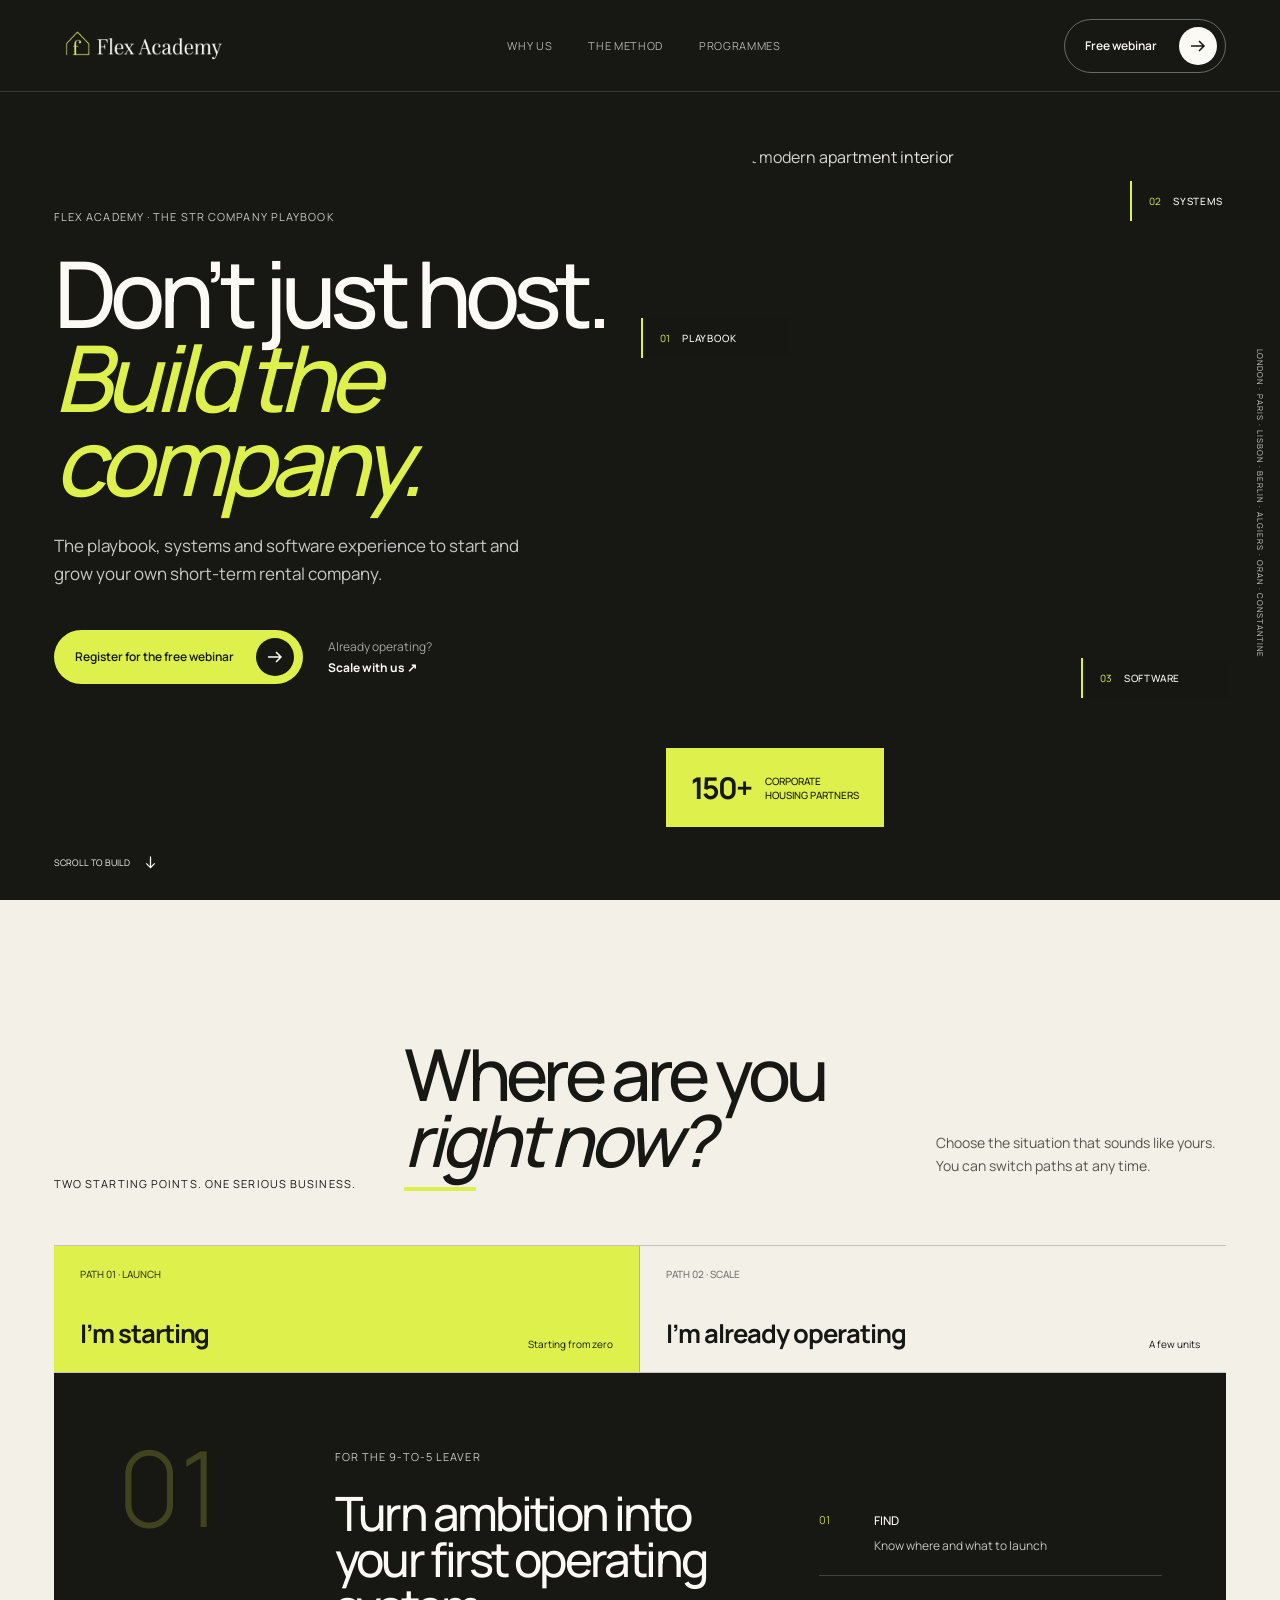
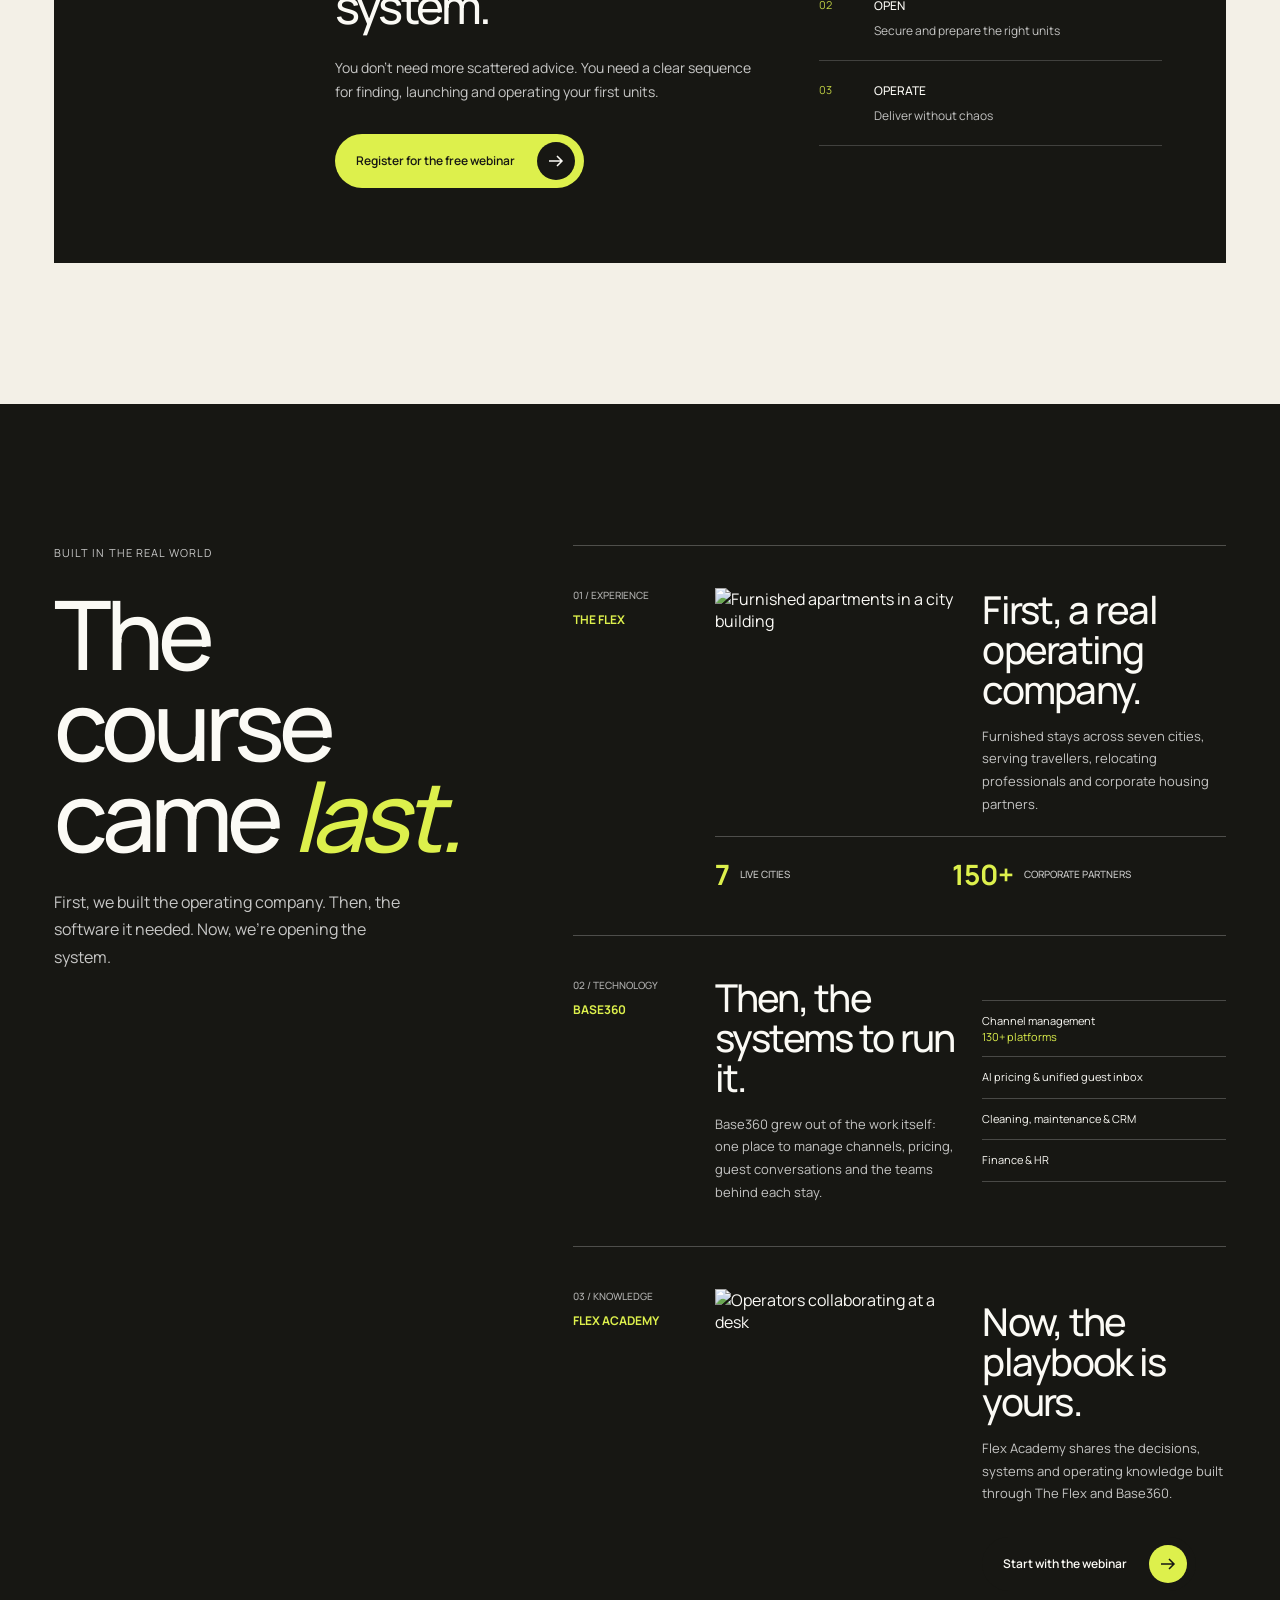
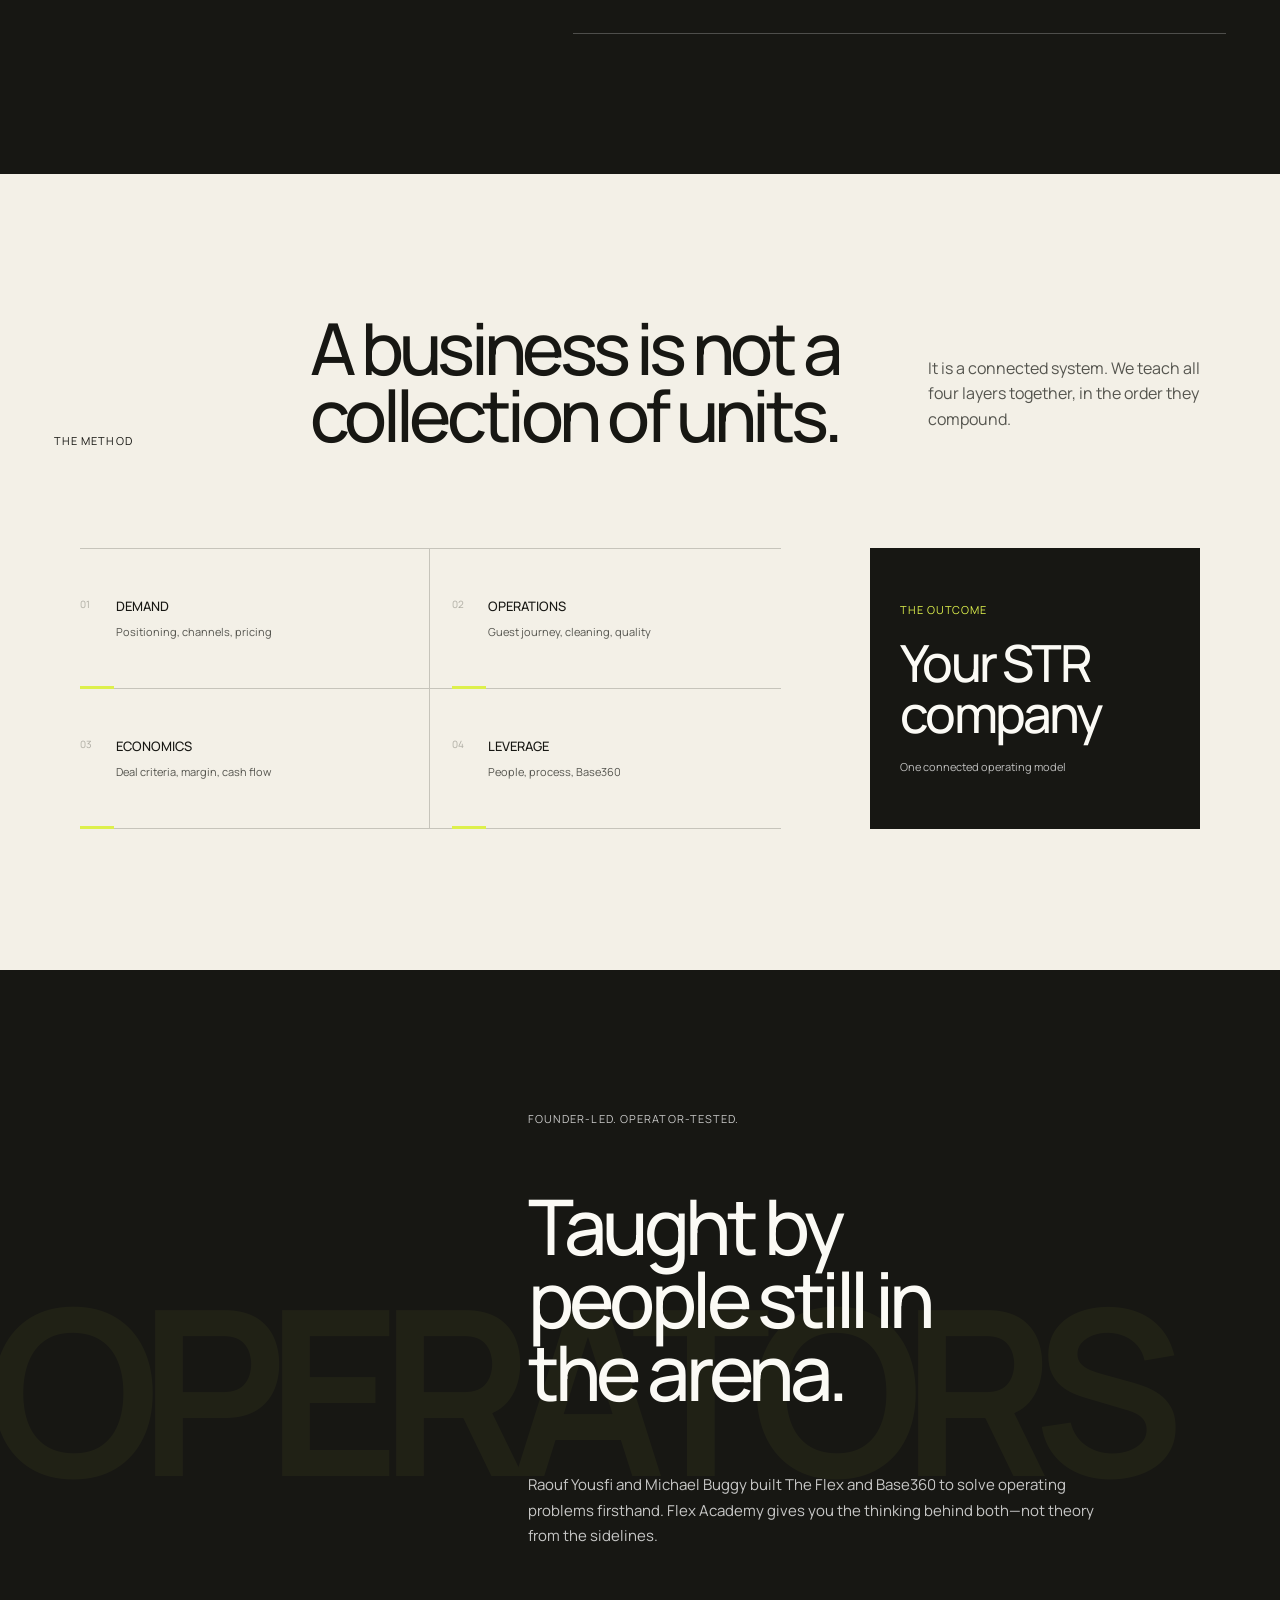
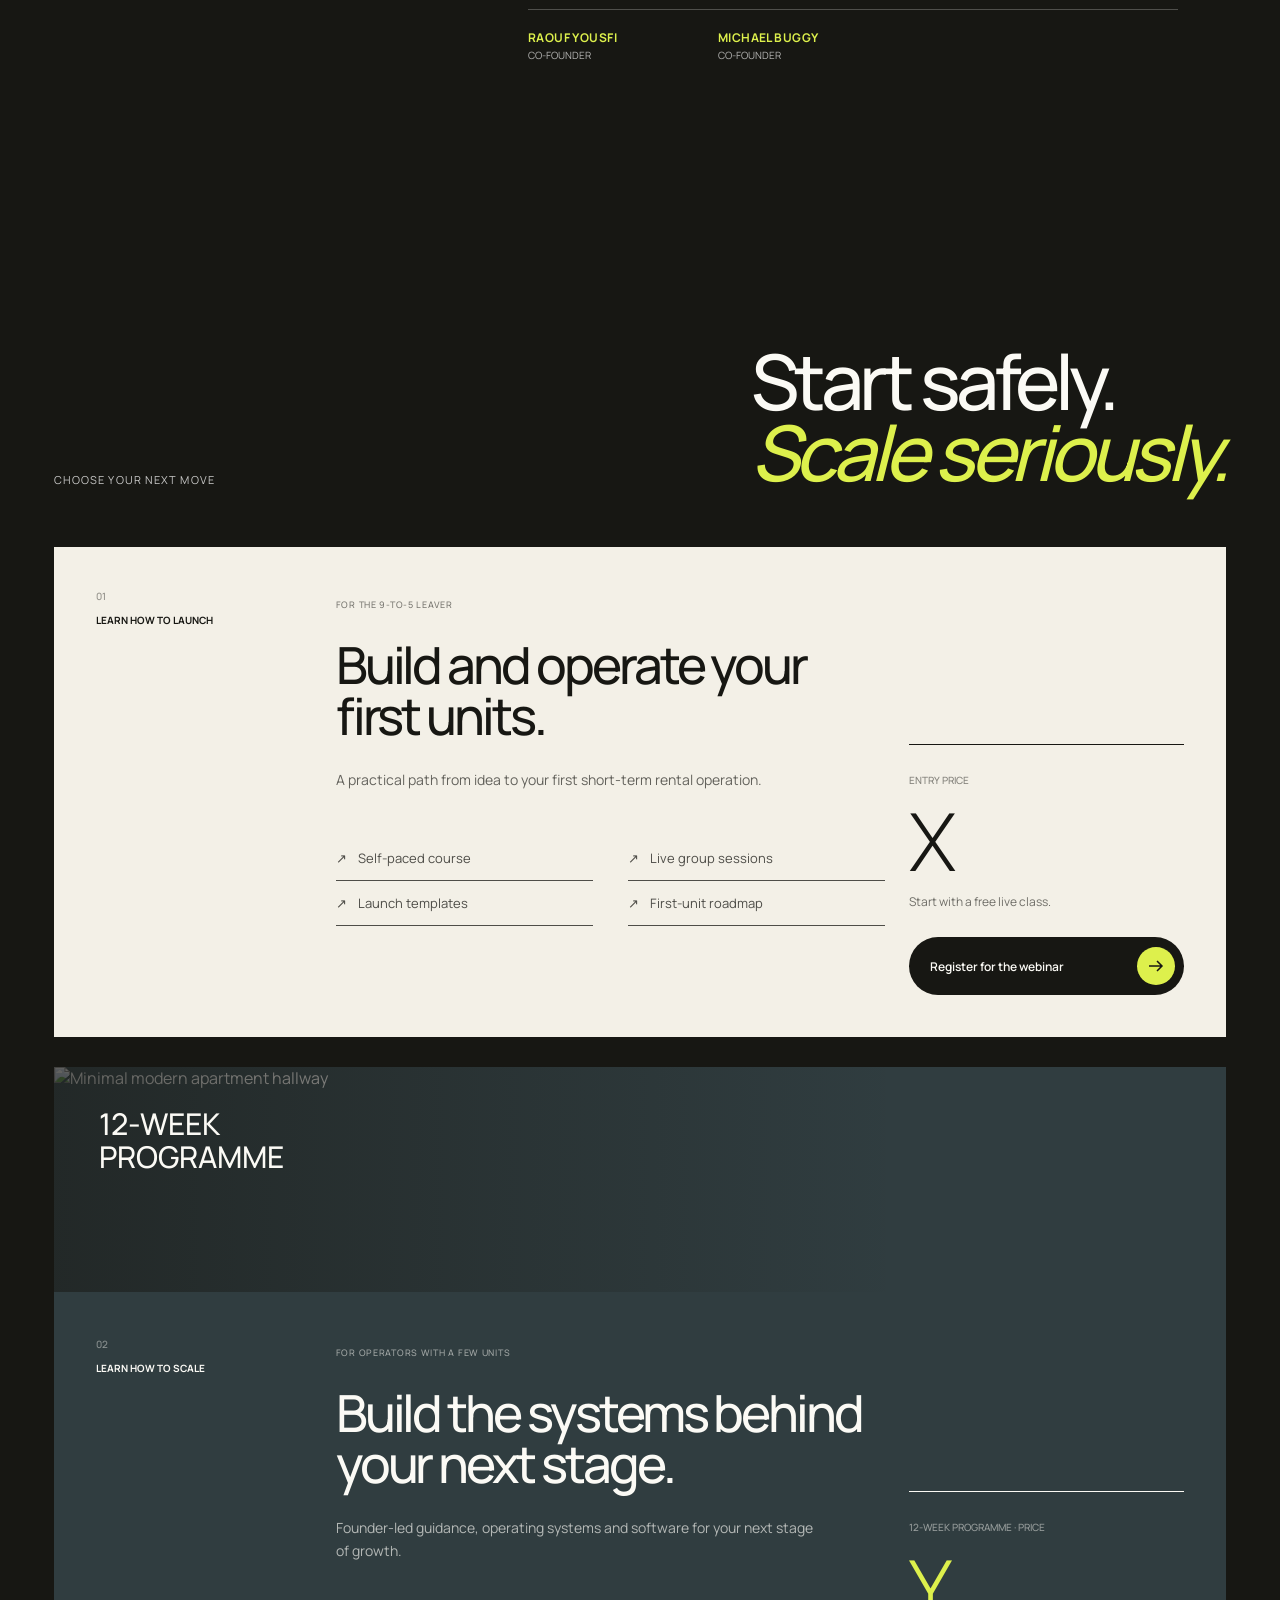
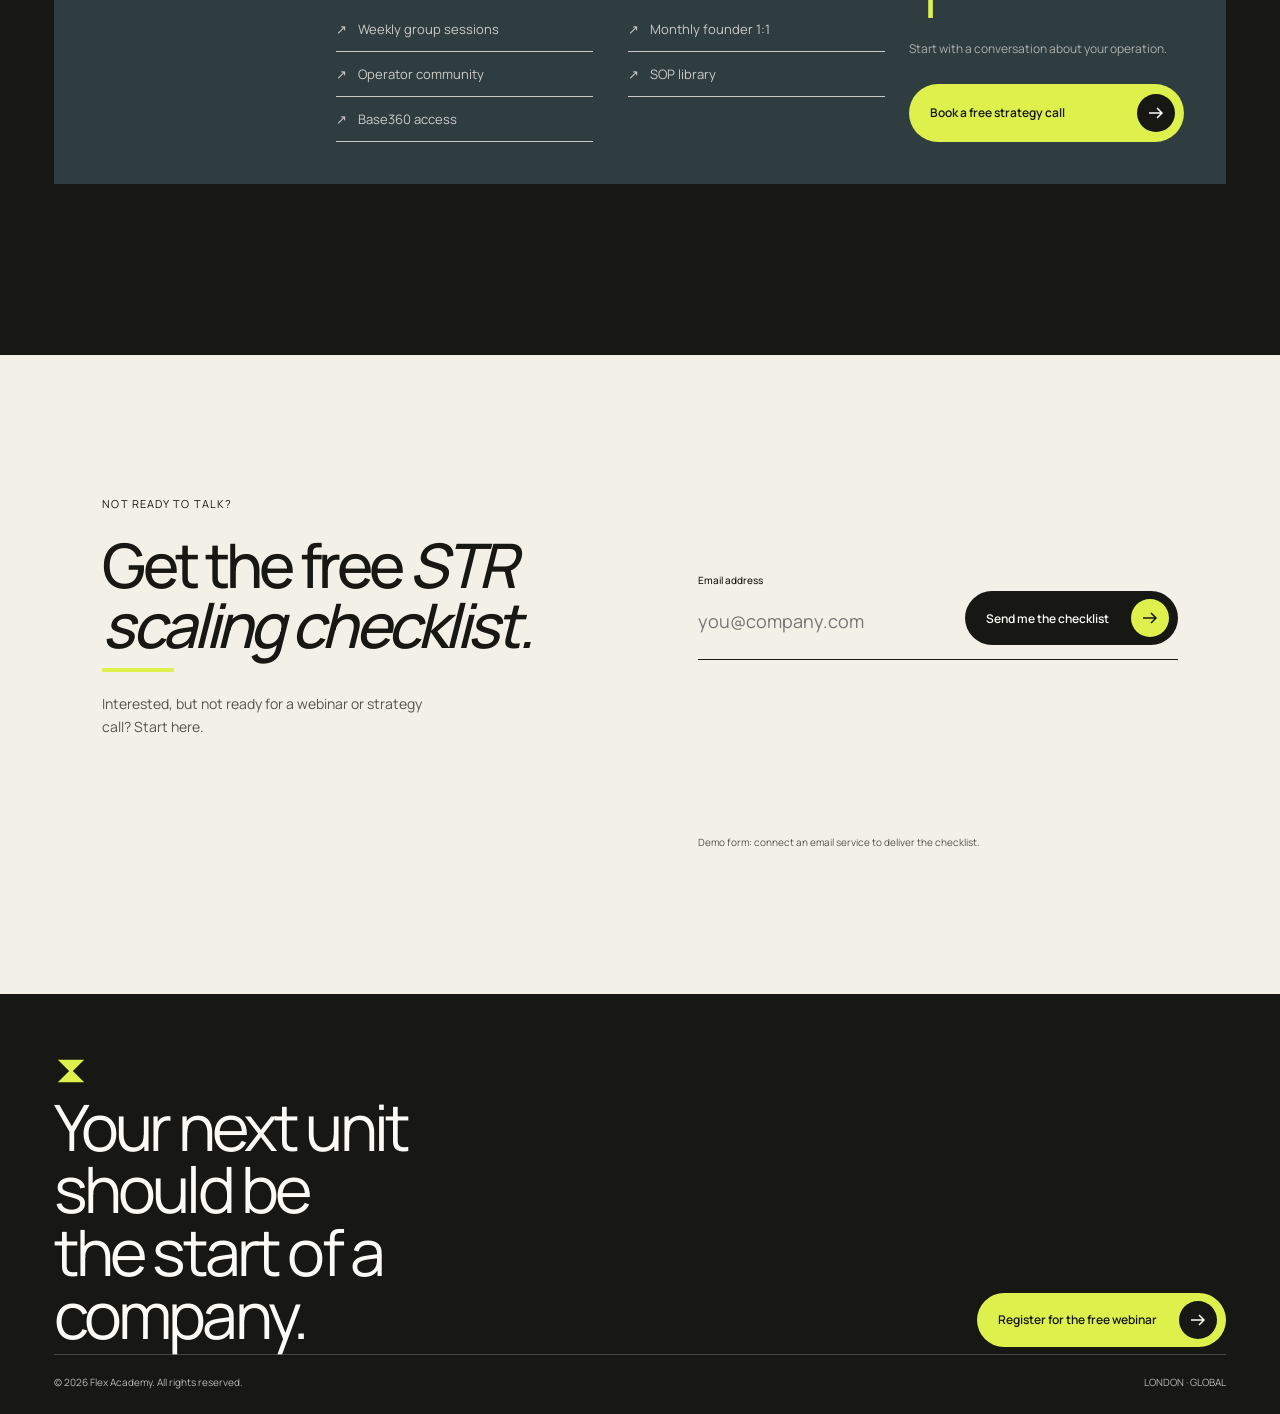
==== commit 117efdc3: "Add logo images and enhance navigation structure in index.html" ====
--- a/index.html
+++ b/index.html
@@ -15,21 +15,19 @@
   </head>
   <body>
     <main>
+      <nav aria-label="Main navigation">
+        <a class="brand nav-brand" href="#top" aria-label="Flex Academy home">
+          <img src="Assets/logo.webp" alt="">
+        </a>
+        <div class="nav-links">
+          <a href="#proof">Why us</a><a href="#method">The method</a><a href="#programmes">Programmes</a>
+        </div>
+        <button class="button button-light" type="button" data-flow="launch"><span>Free webinar</span><svg aria-hidden="true" class="icon" viewBox="0 0 20 20" fill="none"><path d="M3 10h13M11 5l5 5-5 5" stroke="currentColor" stroke-width="1.5"></path></svg></button>
+      </nav>
       <section class="hero" id="top">
-        <nav aria-label="Main navigation">
-          <a class="brand" href="#top" aria-label="Flex Academy home">
-            <svg aria-hidden="true" viewBox="0 0 36 36"><path d="M4 6h28L20 18l12 12H4l12-12L4 6Z" fill="currentColor"></path></svg>
-            <span>FLEX<br>ACADEMY</span>
-          </a>
-          <div class="nav-links">
-            <a href="#proof">Why us</a><a href="#method">The method</a><a href="#programmes">Programmes</a>
-          </div>
-          <button class="button button-light" type="button" data-flow="launch"><span>Free webinar</span><svg aria-hidden="true" class="icon" viewBox="0 0 20 20" fill="none"><path d="M3 10h13M11 5l5 5-5 5" stroke="currentColor" stroke-width="1.5"></path></svg></button>
-        </nav>
-
         <div class="hero-grid">
           <div class="hero-copy">
-            <div class="eyebrow eyebrow-light"><i></i>Flex Academy · The STR company playbook</div>
+            <div class="eyebrow eyebrow-light">Flex Academy · The STR company playbook</div>
             <h1>Don’t just host.<br><em>Build the<br>company.</em></h1>
             <p>The playbook, systems and software experience to start and grow your own short-term rental company.</p>
             <div class="hero-actions">
@@ -51,7 +49,7 @@
 
       <section class="choose" id="choose">
         <div class="section-intro">
-          <div class="eyebrow"><i></i>Two starting points. One serious business.</div>
+          <div class="eyebrow">Two starting points. One serious business.</div>
           <h2>Where are you<br><em>right now?</em></h2>
           <p>Choose the situation that sounds like yours. You can switch paths at any time.</p>
         </div>
@@ -66,7 +64,7 @@
         <div class="path-stage launch" id="path-stage" role="tabpanel" aria-labelledby="launch-tab">
           <div class="path-number">01</div>
           <div class="path-story">
-            <div class="eyebrow eyebrow-light"><i></i>For the 9-to-5 leaver</div>
+            <div class="eyebrow eyebrow-light">For the 9-to-5 leaver</div>
             <h3>Turn ambition into your first operating system.</h3>
             <p>You don’t need more scattered advice. You need a clear sequence for finding, launching and operating your first units.</p>
             <button class="button button-acid" type="button" data-flow="launch"><span>Register for the free webinar</span><svg aria-hidden="true" class="icon" viewBox="0 0 20 20" fill="none"><path d="M3 10h13M11 5l5 5-5 5" stroke="currentColor" stroke-width="1.5"></path></svg></button>
@@ -81,7 +79,7 @@
 
       <section class="proof" id="proof">
         <div class="proof-sticky">
-          <div class="eyebrow eyebrow-light"><i></i>Built in the real world</div>
+          <div class="eyebrow eyebrow-light">Built in the real world</div>
           <h2>The course<br>came <em>last.</em></h2>
           <p>First, we built the operating company. Then, the software it needed. Now, we’re opening the system.</p>
         </div>
@@ -113,7 +111,7 @@
 
       <section class="method" id="method">
         <div class="method-title">
-          <div class="eyebrow"><i></i>The method</div>
+          <div class="eyebrow">The method</div>
           <h2>A business is not a<br>collection of units.</h2>
           <p>It is a connected system. We teach all four layers together, in the order they compound.</p>
         </div>
@@ -131,7 +129,7 @@
       <section class="founders">
         <div class="founder-word">OPERATORS</div>
         <div class="founder-copy">
-          <div class="eyebrow eyebrow-light"><i></i>Founder-led. Operator-tested.</div>
+          <div class="eyebrow eyebrow-light">Founder-led. Operator-tested.</div>
           <h2>Taught by people still in the arena.</h2>
           <p>Raouf Yousfi and Michael Buggy built The Flex and Base360 to solve operating problems firsthand. Flex Academy gives you the thinking behind both—not theory from the sidelines.</p>
           <div class="founder-names"><span><b>RAOUF YOUSFI</b>CO-FOUNDER</span><span><b>MICHAEL BUGGY</b>CO-FOUNDER</span></div>
@@ -140,7 +138,7 @@
 
       <section class="programmes" id="programmes">
         <div class="programme-head">
-          <div class="eyebrow eyebrow-light"><i></i>Choose your next move</div>
+          <div class="eyebrow eyebrow-light">Choose your next move</div>
           <h2>Start safely.<br><em>Scale seriously.</em></h2>
         </div>
         <article class="offer launch-offer">
@@ -167,7 +165,7 @@
       </section>
 
       <section class="checklist" id="checklist">
-        <div><div class="eyebrow"><i></i>Not ready to talk?</div><h2>Get the free <em>STR scaling checklist.</em></h2><p>Interested, but not ready for a webinar or strategy call? Start here.</p></div>
+        <div><div class="eyebrow">Not ready to talk?</div><h2>Get the free <em>STR scaling checklist.</em></h2><p>Interested, but not ready for a webinar or strategy call? Start here.</p></div>
         <form id="checklist-form">
           <label><span>Email address</span><input name="email" type="email" placeholder="you@company.com" autocomplete="email" required></label>
           <button class="button button-dark" type="submit"><span>Send me the checklist</span><svg aria-hidden="true" class="icon" viewBox="0 0 20 20" fill="none"><path d="M3 10h13M11 5l5 5-5 5" stroke="currentColor" stroke-width="1.5"></path></svg></button>
@@ -179,7 +177,6 @@
       <footer>
         <a class="brand" href="#top" aria-label="Flex Academy home">
           <svg aria-hidden="true" viewBox="0 0 36 36"><path d="M4 6h28L20 18l12 12H4l12-12L4 6Z" fill="currentColor"></path></svg>
-          <span>FLEX<br>ACADEMY</span>
         </a>
         <div class="footer-cta"><p>Your next unit should be<br>the start of a company.</p><button class="button button-acid" type="button" data-flow="launch"><span>Register for the free webinar</span><svg aria-hidden="true" class="icon" viewBox="0 0 20 20" fill="none"><path d="M3 10h13M11 5l5 5-5 5" stroke="currentColor" stroke-width="1.5"></path></svg></button></div>
         <div class="footer-bottom"><span>© 2026 Flex Academy. All rights reserved.</span><span>LONDON · GLOBAL</span></div>
--- a/src/index.css
+++ b/src/index.css
@@ -21,7 +21,7 @@
 img { display: block; width: 100%; height: 100%; object-fit: cover; }
 
 .hero {
-  min-height: 100vh;
+  min-height: calc(100vh - 92px);
   background: var(--ink);
   color: var(--white);
   position: relative;
@@ -34,19 +34,23 @@
   justify-content: space-between;
   padding: 0 4.2vw;
   border-bottom: 1px solid rgba(255,255,255,.15);
-  position: relative;
+  position: sticky;
+  top: 0;
   z-index: 5;
+  background: var(--ink);
 }
 .brand { display: flex; align-items: center; gap: 10px; font: 700 12px/1 var(--sans); letter-spacing: -.03em; }
 .brand svg { width: 34px; height: 34px; color: var(--acid); }
+.nav-brand img { width: 170px; height: auto; object-fit: contain; }
 .nav-links { display: flex; gap: 36px; font: 400 11px var(--mono); text-transform: uppercase; letter-spacing: .06em; }
-.nav-links a { opacity: .68; transition: opacity .2s; }
-.nav-links a:hover { opacity: 1; }
+.nav-links a { color: var(--white); opacity: .68; transition: color .2s, opacity .2s; }
+.nav-links a:hover { color: var(--acid); opacity: 1; }
 .button {
   border: 1px solid transparent;
   min-height: 52px;
   padding: 0 8px 0 20px;
   display: inline-flex;
+  border-radius: 999px;
   align-items: center;
   justify-content: space-between;
   gap: 22px;
@@ -66,9 +70,7 @@
 .hero-grid { min-height: calc(100vh - 92px); display: grid; grid-template-columns: 52% 48%; }
 .hero-copy { padding: 13vh 2vw 110px 4.2vw; position: relative; z-index: 2; }
 .eyebrow { display: flex; align-items: center; gap: 10px; text-transform: uppercase; font-family: 'Manrope', sans-serif; font-size: 11px; letter-spacing: .1em; }
-.eyebrow i { width: 7px; height: 7px; border-radius: 50%; background: var(--orange); }
 .eyebrow-light { color: rgba(255,255,255,.68); }
-.eyebrow-light i { background: var(--acid); }
 .hero h1 { margin: 28px 0 28px; font-size: clamp(64px, 7vw, 112px); line-height: .89; letter-spacing: -.07em; font-weight: 500; }
 em { font-family: var(--sans); font-weight: 500; color: var(--acid); }
 .hero-copy > p { max-width: 520px; font-size: 17px; line-height: 1.65; color: rgba(255,255,255,.62); }
@@ -221,6 +223,7 @@
 
 @media (max-width: 800px) {
   nav { height: 72px; padding: 0 20px; }.nav-links, nav > .button { display: none; }
+  .hero { min-height: calc(100vh - 72px); }
   .hero-grid { display: block; min-height: auto; }.hero-copy { padding: 70px 20px 35px; }.hero h1 { font-size: 55px; margin: 22px 0; }.hero-copy > p { font-size: 14px; max-width: 330px; }.hero-actions { align-items: stretch; flex-direction: column; gap: 14px; margin-top: 28px; }.hero-actions .button { width: 100%; }.plain-action { text-align: center; padding: 8px; }
   .hero-visual { height: 430px; margin-left: 20px; }.photo-main { inset: 0 -50px 45px 0; }.orbit { width: 82px; height: 82px; }.orbit-one { left: -9px; top: 14%; }.orbit-two { right: 5%; top: -5%; }.orbit-three { right: 8%; bottom: 12%; }.hero-stat { bottom: 20px; left: 12px; }.city-ticker, .scroll-cue { display: none; }
   .choose { padding: 95px 20px; }.section-intro { display: block; margin-bottom: 40px; }.section-intro h2 { font-size: 53px; margin: 25px 0; }.section-intro > p { max-width: 340px; }
@@ -263,7 +266,6 @@
 
 .hero h1 { max-width: 900px; font-size: clamp(64px, 7.2vw, 110px); line-height: .91; }
 .hero-copy > p { max-width: 470px; color: rgba(255,255,255,.76); }
-.eyebrow i { background: var(--acid); }
 .eyebrow-light { color: rgba(255,255,255,.76); }
 .section-intro h2 em, .checklist h2 em { color: var(--ink); }
 .section-intro h2 em::after, .checklist h2 em::after {
@@ -538,7 +540,6 @@
 .footer-cta p { max-width: 12ch; font-size: clamp(42px, 5vw, 68px); }
 .footer-bottom { color: rgba(255,255,255,.7); }
 
-.path-stage.scale .path-story .eyebrow i { background: var(--acid); }
 .modal-scale { background: #303d40; }
 .modal-scale .field input:focus, .modal-scale .field select:focus { border-color: var(--acid); }
 .modal-scale .brand svg { color: var(--acid); }
@@ -651,3 +652,21 @@
   .calendar { gap: 3px; }
   .calendar button { min-height: 36px; }
 }
+
+.has-scroll-reveal main > section:not(.hero) {
+  opacity: 0;
+  transform: translateY(22px);
+  transition: opacity .7s ease, transform .7s cubic-bezier(.2, .7, .2, 1);
+}
+.has-scroll-reveal main > section.is-visible {
+  opacity: 1;
+  transform: translateY(0);
+}
+
+@media (prefers-reduced-motion: reduce) {
+  .has-scroll-reveal main > section:not(.hero) {
+    opacity: 1;
+    transform: none;
+    transition: none;
+  }
+}
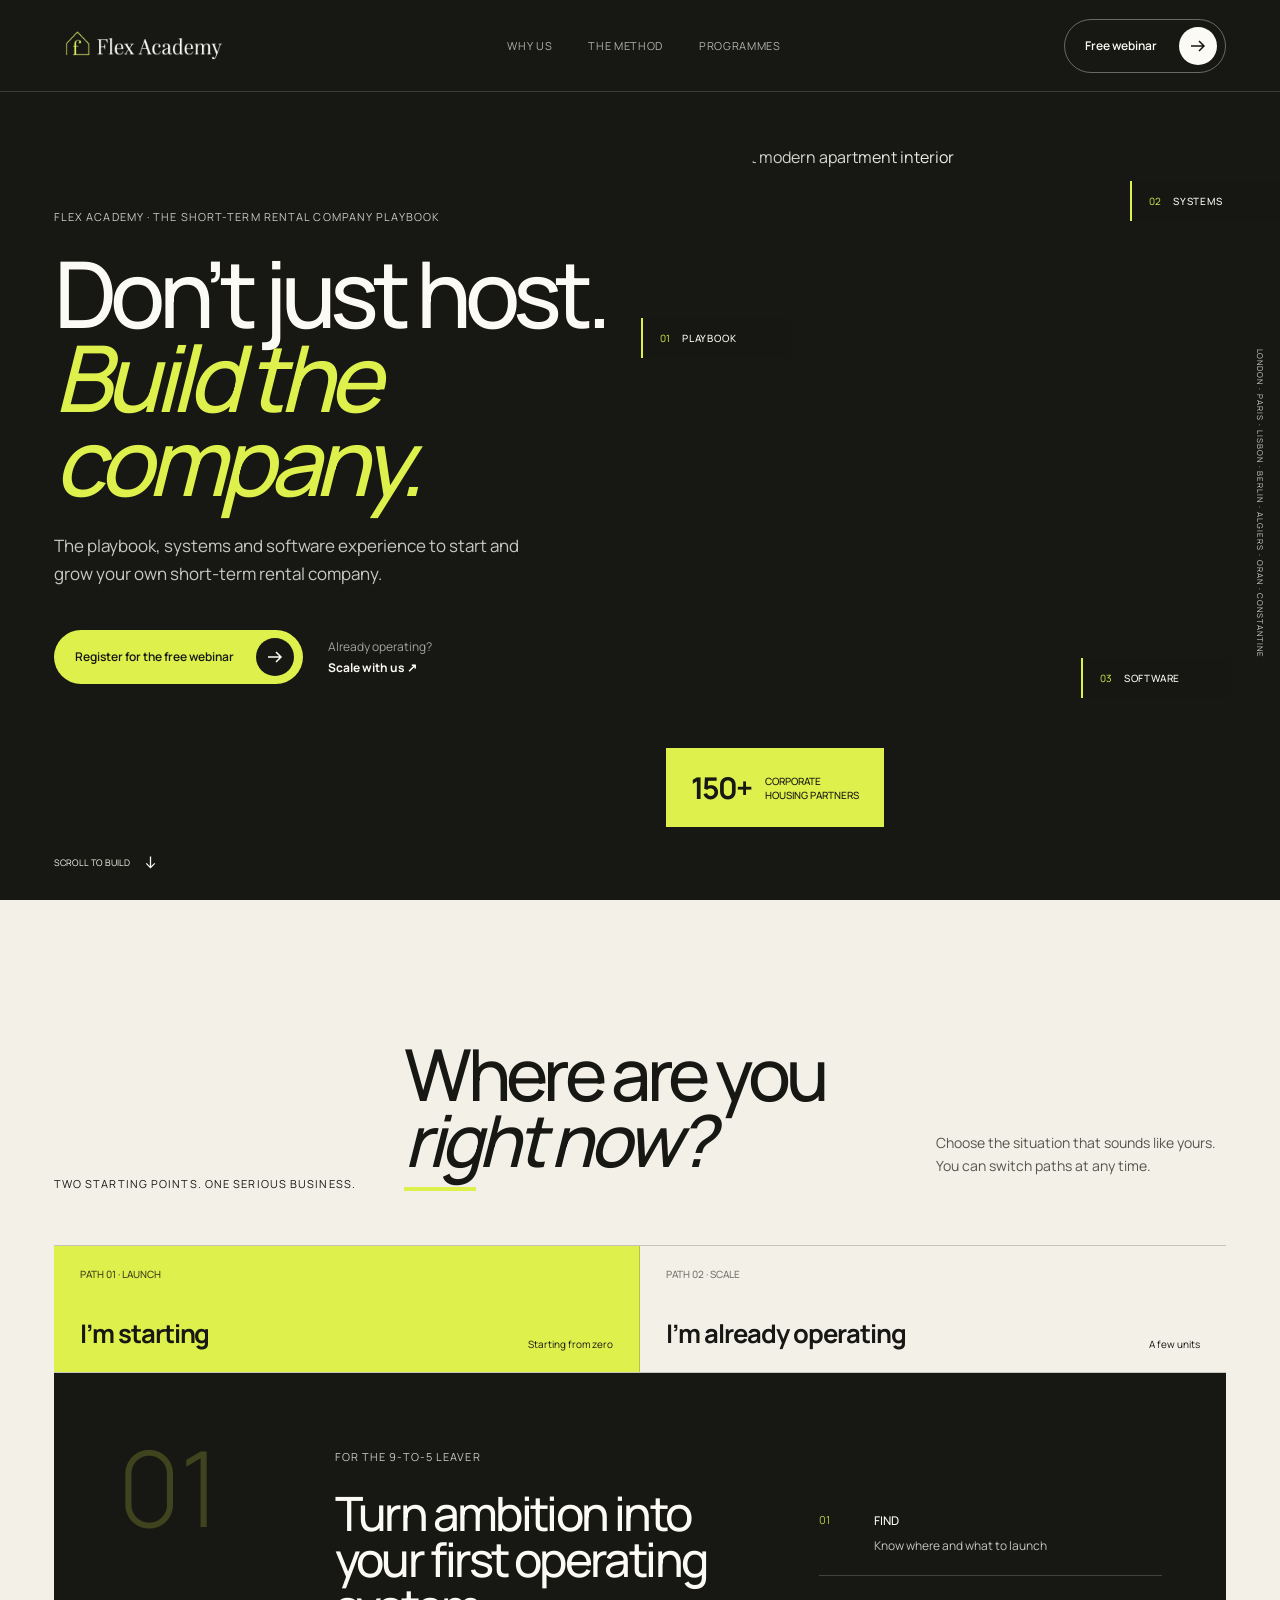
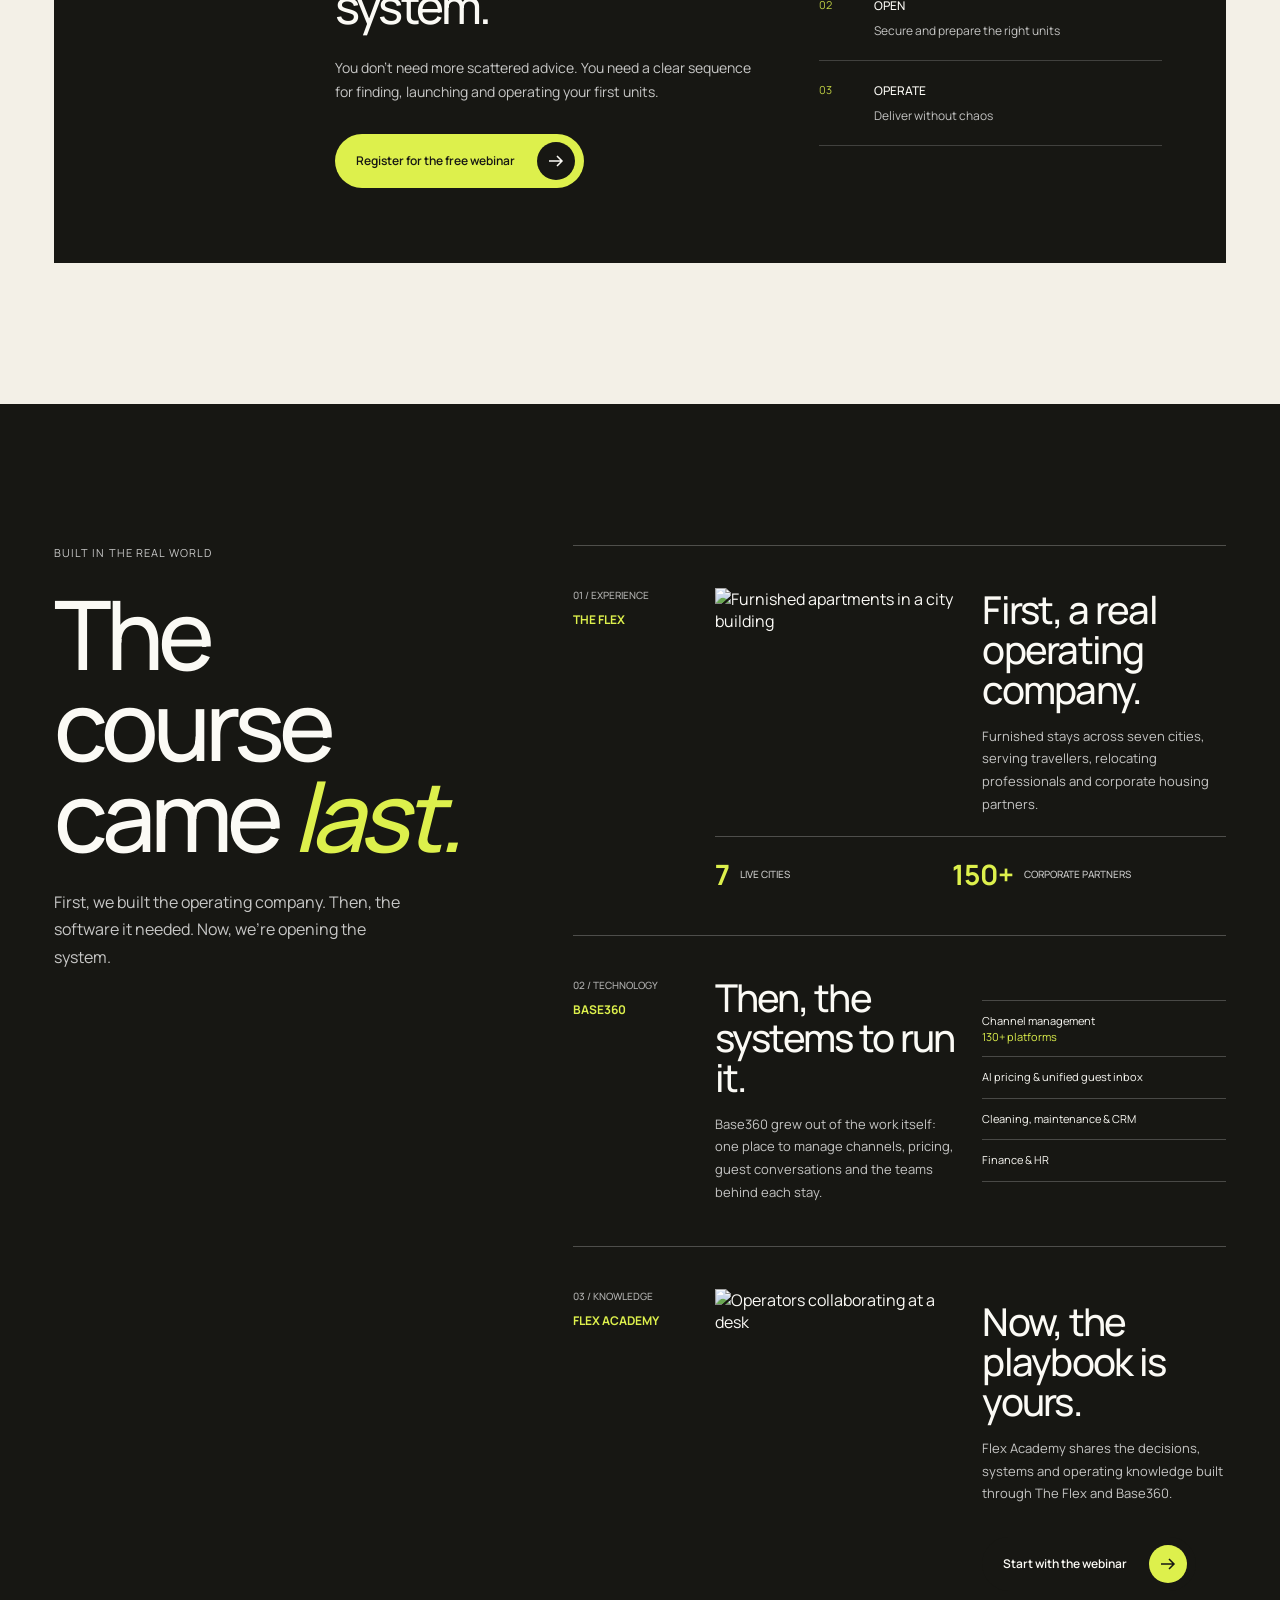
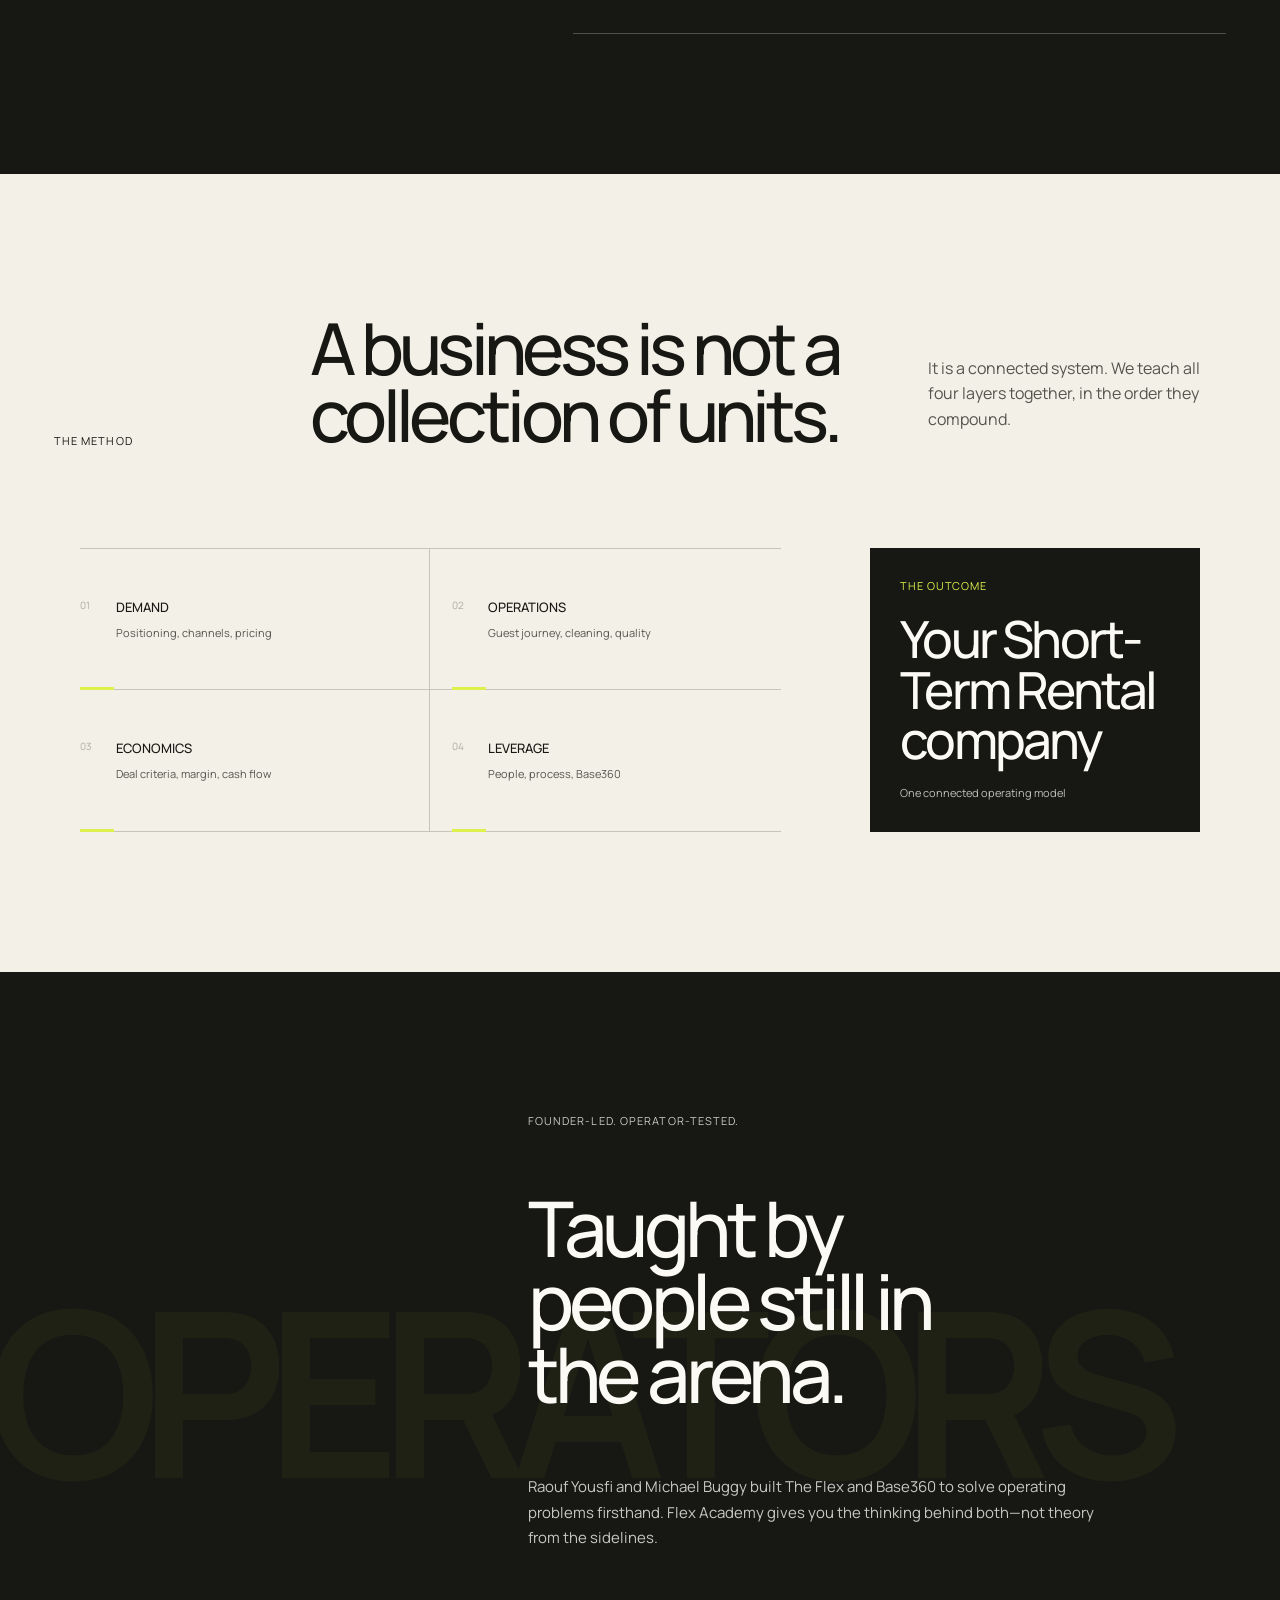
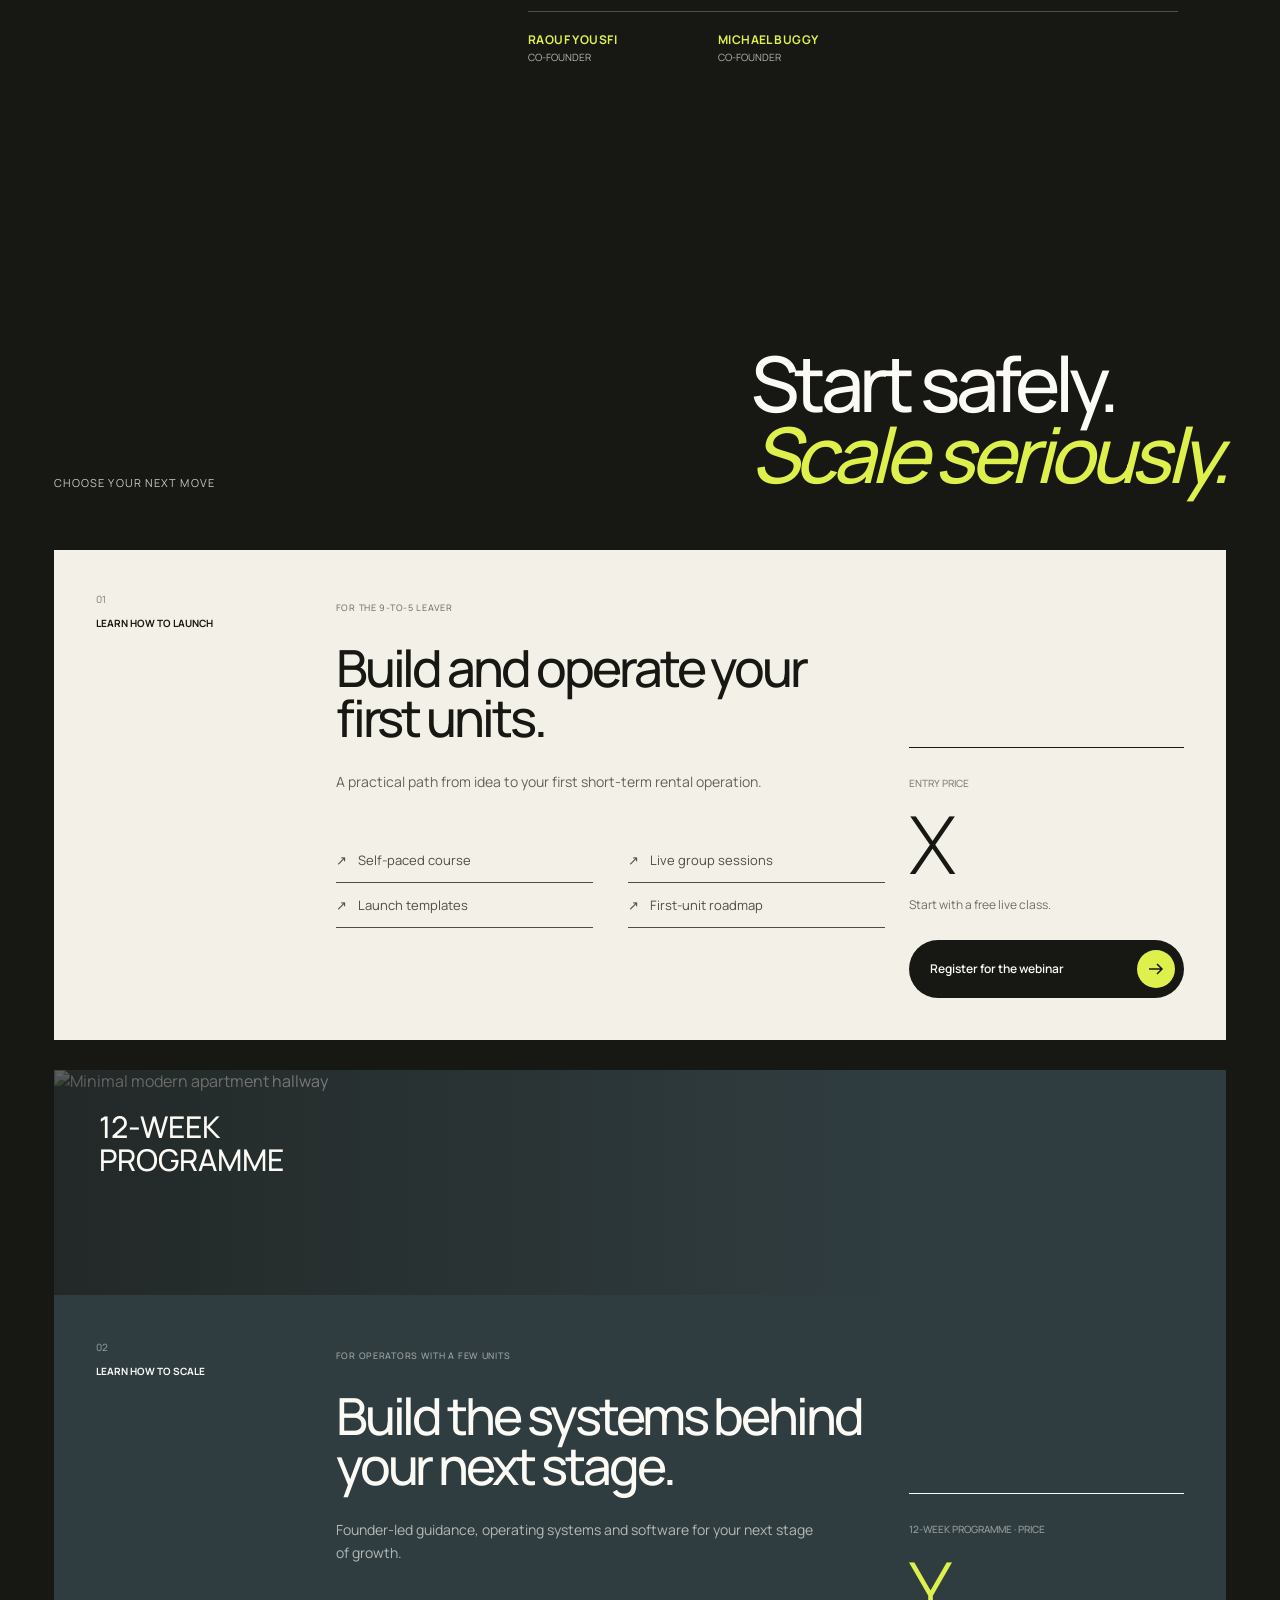
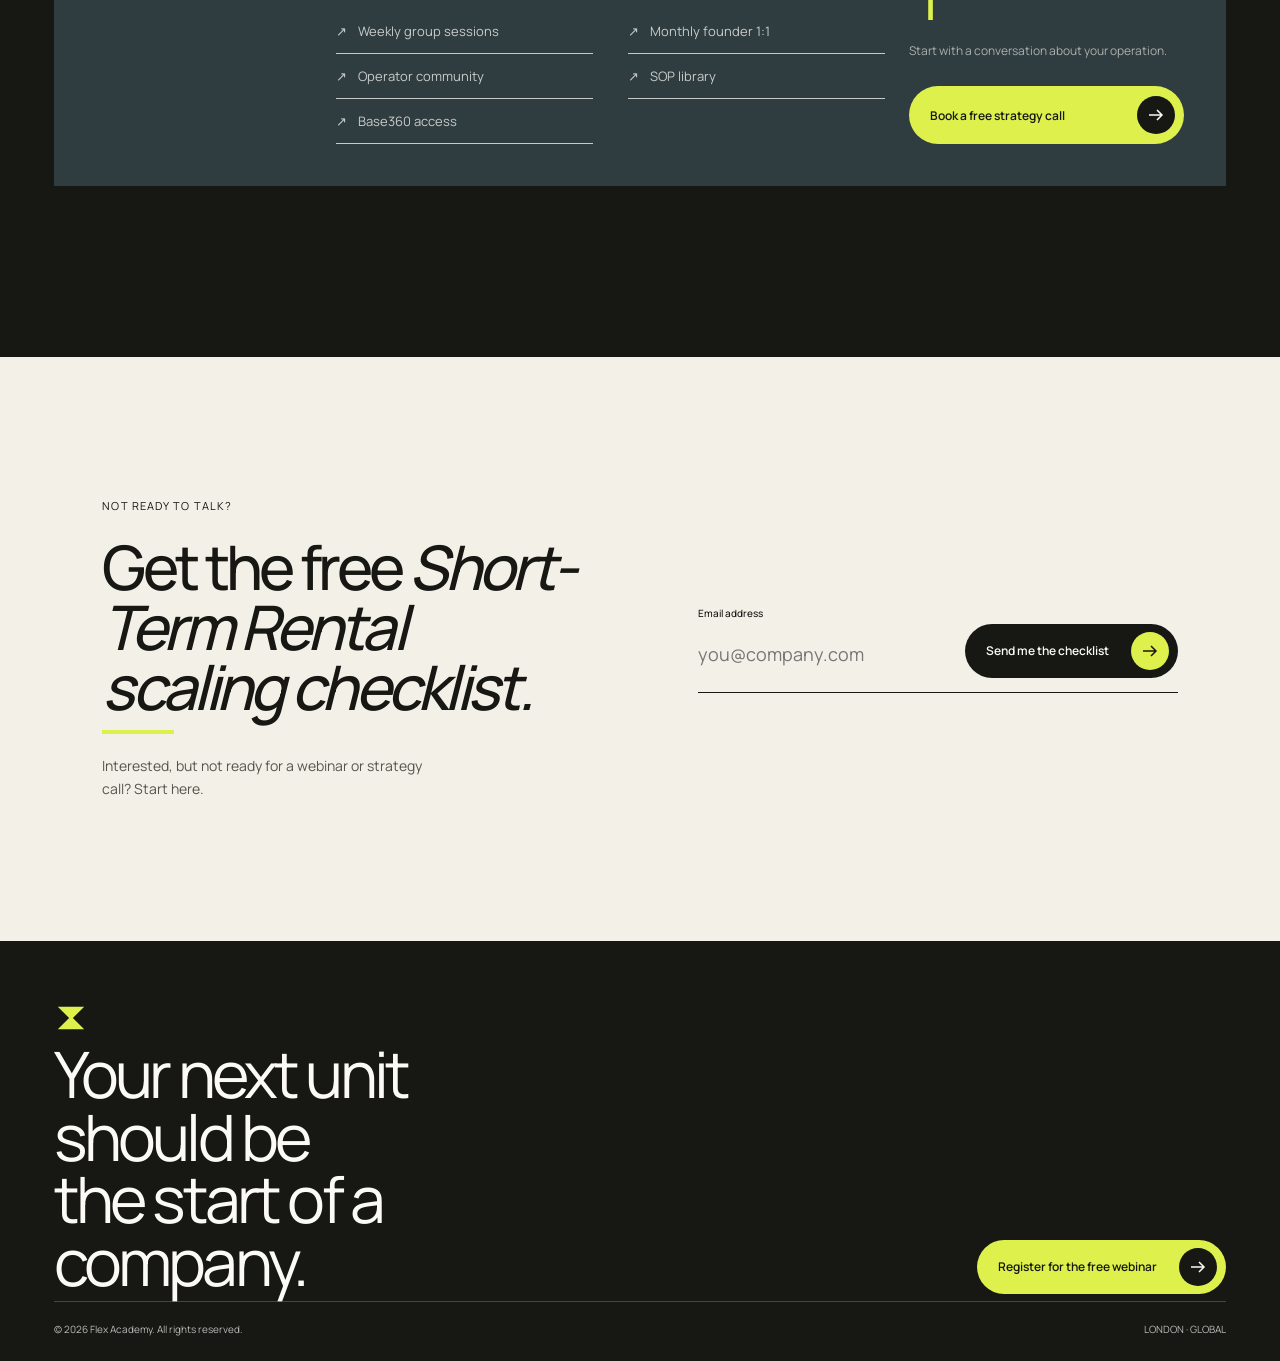
==== commit e5525efa: "Update terminology for clarity in hero section and checklist" ====
--- a/index.html
+++ b/index.html
@@ -27,7 +27,7 @@
       <section class="hero" id="top">
         <div class="hero-grid">
           <div class="hero-copy">
-            <div class="eyebrow eyebrow-light">Flex Academy · The STR company playbook</div>
+            <div class="eyebrow eyebrow-light">Flex Academy · The Short-term rental company playbook</div>
             <h1>Don’t just host.<br><em>Build the<br>company.</em></h1>
             <p>The playbook, systems and software experience to start and grow your own short-term rental company.</p>
             <div class="hero-actions">
@@ -122,7 +122,7 @@
             <article class="system-item"><span>03</span><b>ECONOMICS</b><p>Deal criteria, margin, cash flow</p></article>
             <article class="system-item"><span>04</span><b>LEVERAGE</b><p>People, process, Base360</p></article>
           </div>
-          <div class="system-output"><span>THE OUTCOME</span><b>Your STR company</b><i>One connected operating model</i></div>
+          <div class="system-output"><span>THE OUTCOME</span><b>Your Short-Term Rental company</b><i>One connected operating model</i></div>
         </div>
       </section>
 
@@ -165,12 +165,11 @@
       </section>
 
       <section class="checklist" id="checklist">
-        <div><div class="eyebrow">Not ready to talk?</div><h2>Get the free <em>STR scaling checklist.</em></h2><p>Interested, but not ready for a webinar or strategy call? Start here.</p></div>
+        <div><div class="eyebrow">Not ready to talk?</div><h2>Get the free <em>Short-Term Rental scaling checklist.</em></h2><p>Interested, but not ready for a webinar or strategy call? Start here.</p></div>
         <form id="checklist-form">
           <label><span>Email address</span><input name="email" type="email" placeholder="you@company.com" autocomplete="email" required></label>
           <button class="button button-dark" type="submit"><span>Send me the checklist</span><svg aria-hidden="true" class="icon" viewBox="0 0 20 20" fill="none"><path d="M3 10h13M11 5l5 5-5 5" stroke="currentColor" stroke-width="1.5"></path></svg></button>
         </form>
-        <p class="checklist-note">Demo form: connect an email service to deliver the checklist.</p>
         <div class="check-success" id="check-success" role="status" hidden><span>✓</span><p><b>Thanks — your request is noted.</b>Connect an email service to deliver the operator checklist.</p></div>
       </section>
 
